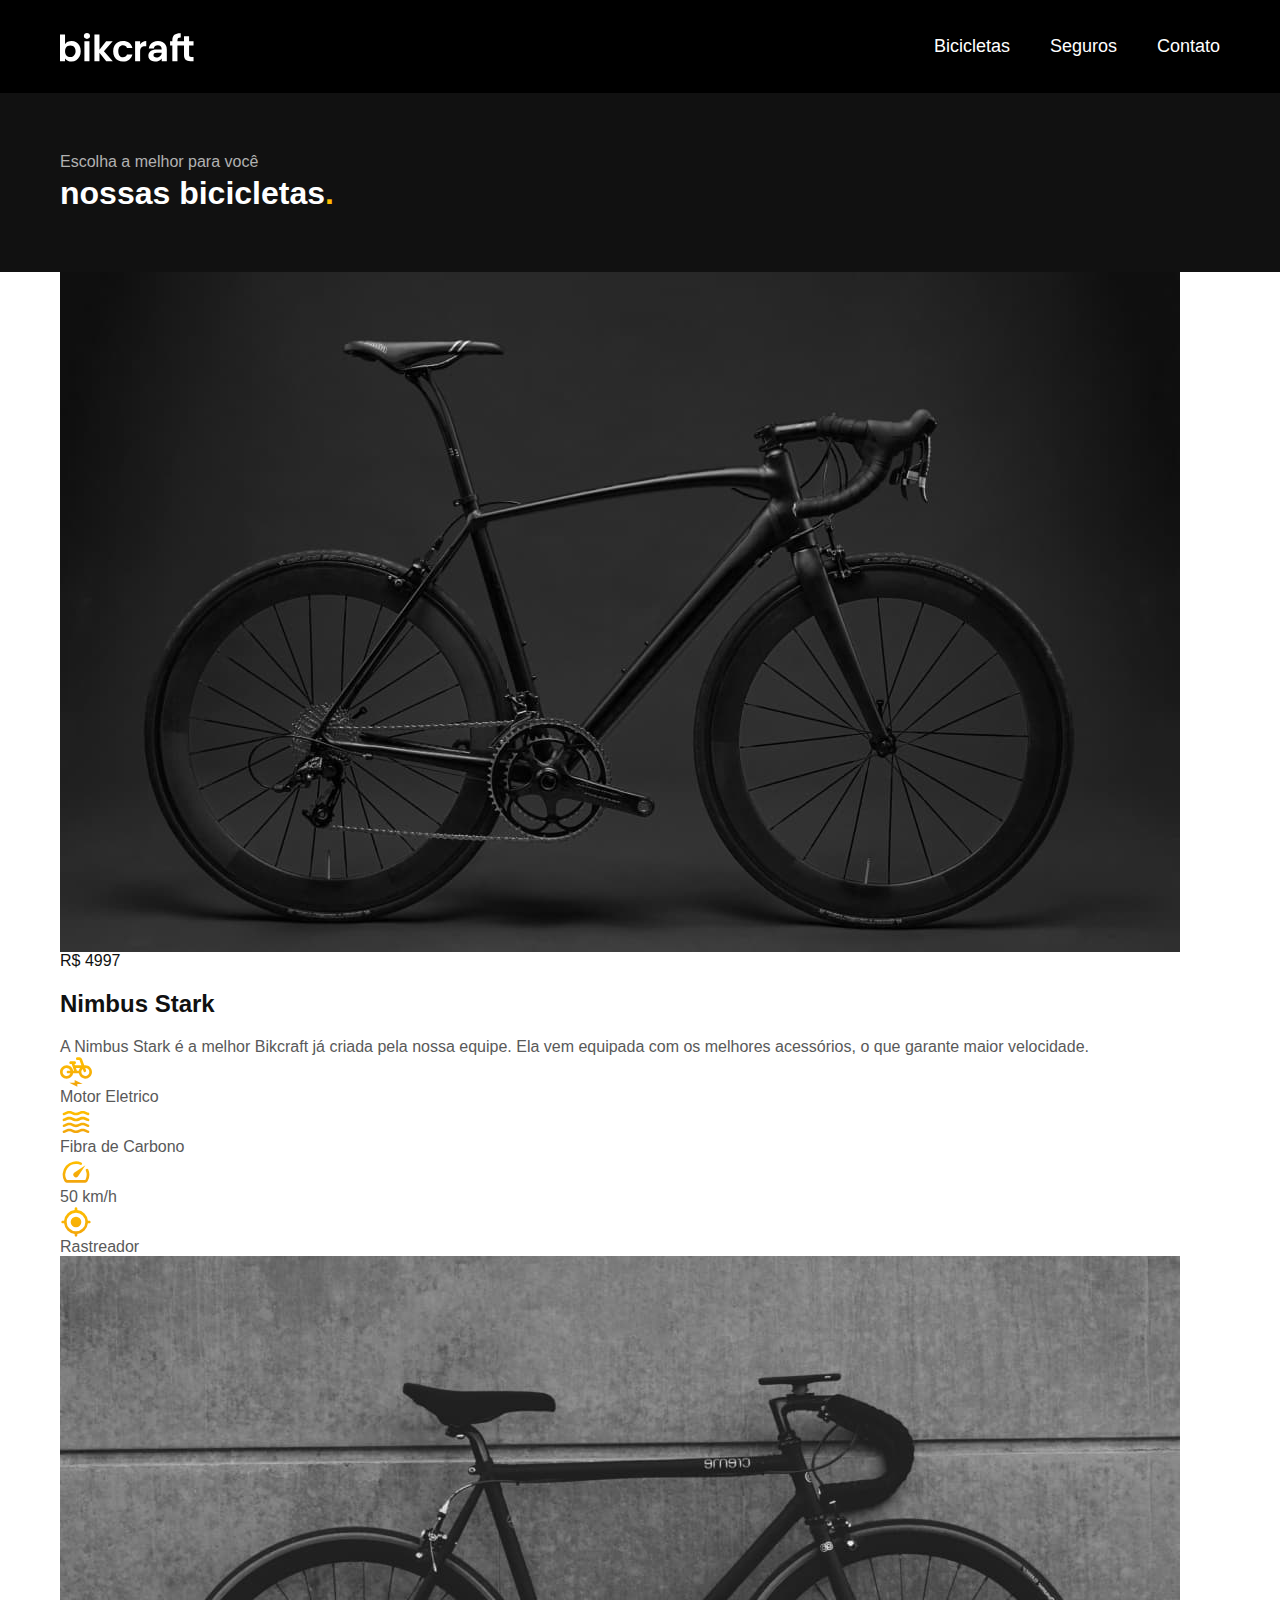
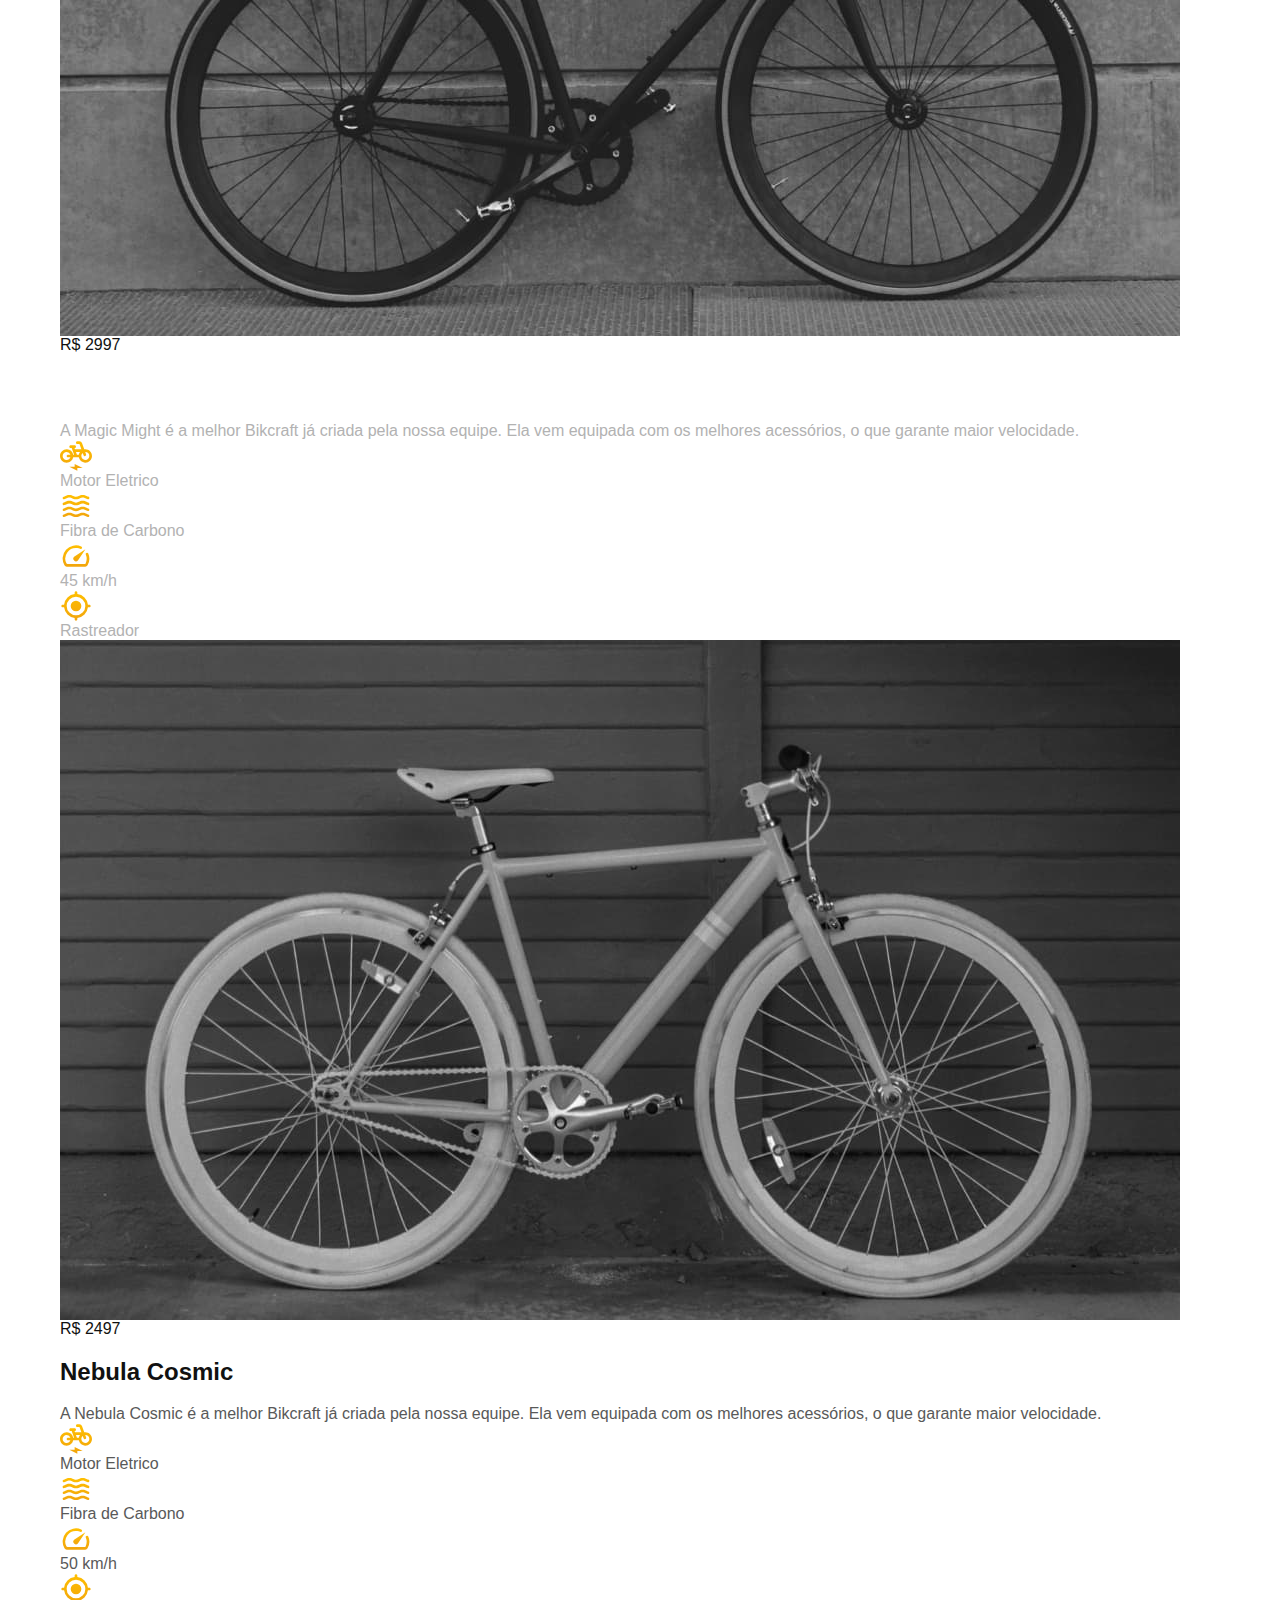
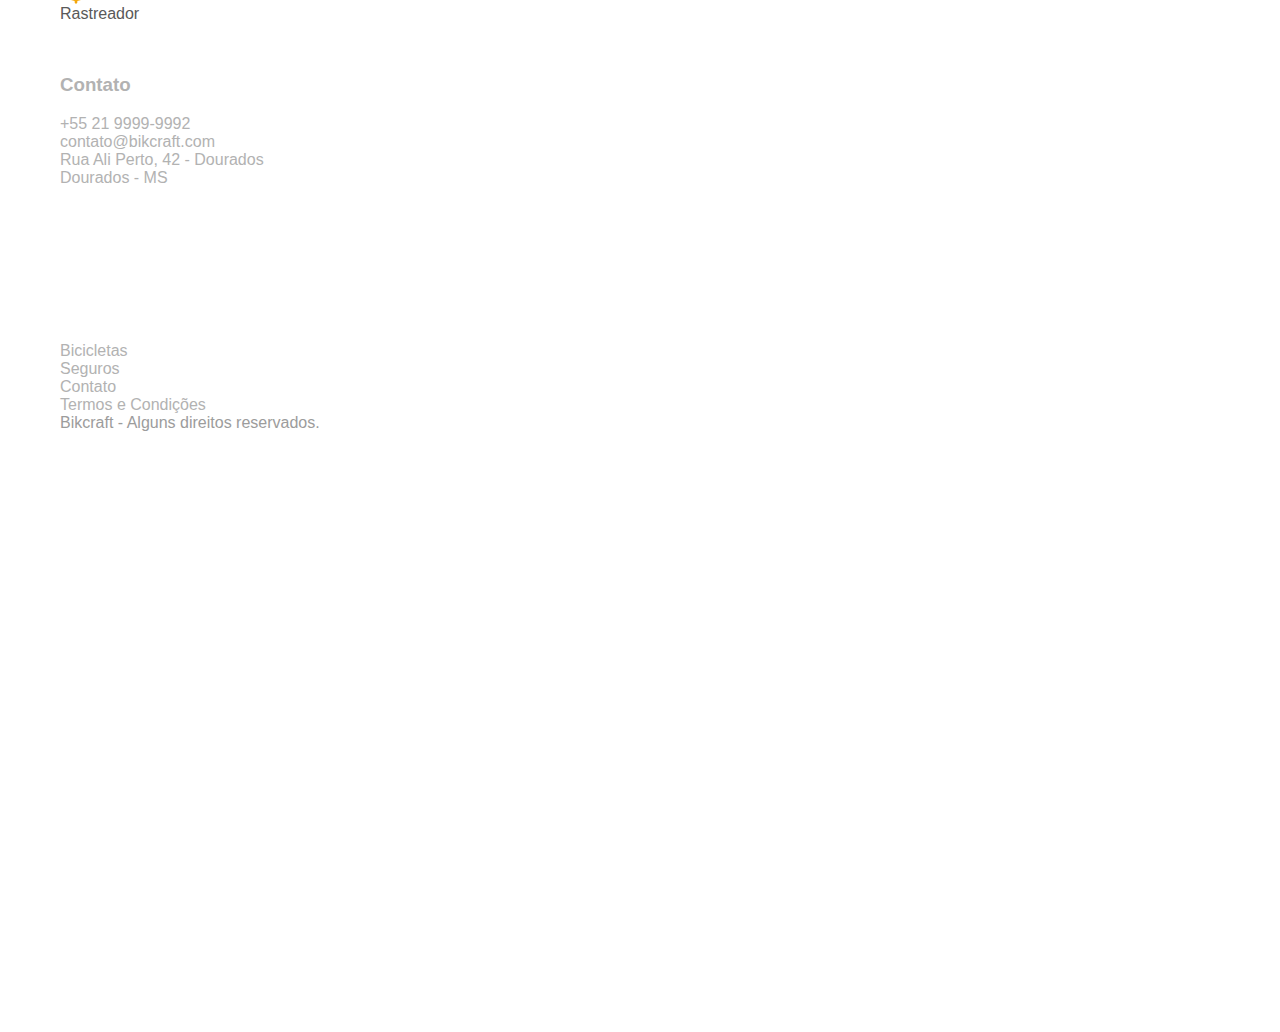
==== bicicletas.html @ 37cf7c0a "termos e bicicletas" ====
<!DOCTYPE html>
<html lang="pt-br">

<head>
  <meta name="viewport" content="width=device-width, initial-scale=1.0">
  <meta charset="UTF-8">
  <meta name="description" content="Bicicletas">
  <title>Bicicletas | Bikcraft</title>

  <link rel="stylesheet" href="./css/style.css">
  <link rel="preconnect" href="https://fonts.googleapis.com">
  <link rel="preconnect" href="https://fonts.gstatic.com" crossorigin>
  <link href="https://fonts.googleapis.com/css2?family=Poppins:wght@400;500;600;700&family=Roboto:wght@400;500&family=Merriweather:ital,wght@1,900&display=swap" rel="stylesheet">
</head>

<body id="bicicletas">
  <header class="header-bg">
    <div class="header container">
      <a href="./">
        <img src="./img/bikcraft.svg" alt="Bikcraft"></a>
      <nav aria-label="primaria">
        <ul class="header-menu font-1-m cor-0">
          <li><a href="./bicicletas.html">Bicicletas</a></li>
          <li><a href="./seguros.html">Seguros</a></li>
          <li><a href="./contato.html">Contato</a></li>
        </ul>
      </nav>
    </div>
  </header>

  <main>
    <div class="titulo-bg">
      <div class="titulo container">
        <p class="font-2-l-b cor-5">Escolha a melhor para você</p>
        <h1 class="font-1-xxl cor-0">nossas bicicletas<span class="cor-p1">.</span></h1>
      </div>
    </div>

    <div class="bicicletas-bg">
      <div class="bicicletas container">
        <div class="bicicletas-img">
          <img src="./img/bicicletas/nimbus.jpg" alt="Bicicleta preta">
          <span class="font-2-m">R$ 4997</span>
        </div>
        <div class="bicicletas-conteudo">
          <h2 class="font-1-xl">Nimbus Stark</h2>
          <p class="font-2-s cor-8">A Nimbus Stark é a melhor Bikcraft já criada pela nossa equipe. Ela vem equipada com os melhores acessórios, o que garante maior velocidade.</p>
          <ul class="font-1-m cor-8">
            <li>
              <img src="./img/icones/eletrica.svg" alt="">
              Motor Eletrico
            </li>
            <li>
              <img src="./img/icones/carbono.svg" alt="">
              Fibra de Carbono
            </li>
            <li>
              <img src="./img/icones/velocidade.svg" alt="">
              50 km/h
            </li>
            <li>
              <img src="./img/icones/rastreador.svg" alt="">
              Rastreador
            </li>
          </ul>
        </div>
      </div>
    </div>
    <div class="bicicletas-bg">
      <div class="bicicletas container">
        <div class="bicicletas-img">
          <img src="./img/bicicletas/magic.jpg" alt="Bicicleta preta">
          <span class="font-2-m">R$ 2997</span>
        </div>
        <div class="bicicletas-conteudo">
          <h2 class="font-1-xl cor-0">Magic Might</h2>
          <p class="font-2-s cor-5">A Magic Might é a melhor Bikcraft já criada pela nossa equipe. Ela vem equipada com os melhores acessórios, o que garante maior velocidade.</p>
          <ul class="font-1-m cor-5">
            <li>
              <img src="./img/icones/eletrica.svg" alt="">
              Motor Eletrico
            </li>
            <li>
              <img src="./img/icones/carbono.svg" alt="">
              Fibra de Carbono
            </li>
            <li>
              <img src="./img/icones/velocidade.svg" alt="">
              45 km/h
            </li>
            <li>
              <img src="./img/icones/rastreador.svg" alt="">
              Rastreador
            </li>
          </ul>
        </div>
      </div>
    </div>

    <div class="bicicletas-bg">
      <div class="bicicletas container">
        <div class="bicicletas-img">
          <img src="./img/bicicletas/nebula.jpg" alt="Bicicleta preta">
          <span class="font-2-m">R$ 2497</span>
        </div>
        <div class="bicicletas-conteudo">
          <h2 class="font-1-xl">Nebula Cosmic</h2>
          <p class="font-2-s cor-8">A Nebula Cosmic é a melhor Bikcraft já criada pela nossa equipe. Ela vem equipada com os melhores acessórios, o que garante maior velocidade.</p>
          <ul class="font-1-m cor-8">
            <li>
              <img src="./img/icones/eletrica.svg" alt="">
              Motor Eletrico
            </li>
            <li>
              <img src="./img/icones/carbono.svg" alt="">
              Fibra de Carbono
            </li>
            <li>
              <img src="./img/icones/velocidade.svg" alt="">
              50 km/h
            </li>
            <li>
              <img src="./img/icones/rastreador.svg" alt="">
              Rastreador
            </li>
          </ul>
        </div>
      </div>
    </div>
  </main>

  <footer class="footer-bg">
    <div class="footer container">
      <img src="./img/bikcraft.svg" alt="Bikcraft">
      <div class="footer-contato">
        <h3 class="font-2-l-b cor-5">Contato</h3>
        <ul class="font-2-m cor-5">
          <li><a href="tel:+552199999992">+55 21 9999-9992</a></li>
          <li><a href="mailto:contato@bikcraft.com">contato@bikcraft.com</a></li>
          <li>Rua Ali Perto, 42 - Dourados</a></li>
          <li>Dourados - MS</a></li>
        </ul>
        <div class="footer-redes">
          <a href="./">
            <img src="./img/redes/instagram.svg" alt="Instagram">
          </a>
          <a href="./">
            <img src="./img/redes/facebook.svg" alt="Facebook">
          </a>
          <a href="./">
            <img src="./img/redes/youtube.svg" alt="Youtube">
          </a>
        </div>
      </div>
      <div class="footer-informacoes">
        <h3 class="font-2-l-b cor-0">Informações</h3>
        <nav>
          <ul class="font-1-m cor-5">
            <li><a href="./bicicletas.html">Bicicletas</a></li>
            <li><a href="./seguros.html">Seguros</a></li>
            <li><a href="./contato.html">Contato</a></li>
            <li><a href="./termos.html">Termos e Condições</a></li>

          </ul>
        </nav>
      </div>
      <p class="footer-copy font-2-m cor-6">Bikcraft - Alguns direitos reservados.</p>
    </div>

  </footer>

</body>

</html>
---- css/style.css ----
@import "./global/global.css";
@import "./utilidades/tipografia.css";
@import "/css/utilidades/cores.css";

@import "./global/header.css";
@import "./global/footer.css";

/* Home */
@import "./home/introducao.css";
@import "./home/tecnologia.css";
@import "./home/parceiros.css";
@import "./home/depoimento.css";

/* Utilidades */
@import "./utilidades/componentes.css";

/* Bicicletas */
@import "./bicicletas/bicicletas-lista.css";
@import "./bicicletas/bicicletas.css";

/* Seguros */
@import "./seguros/seguros.css";

/* Termos */
@import "./termos/termos.css";
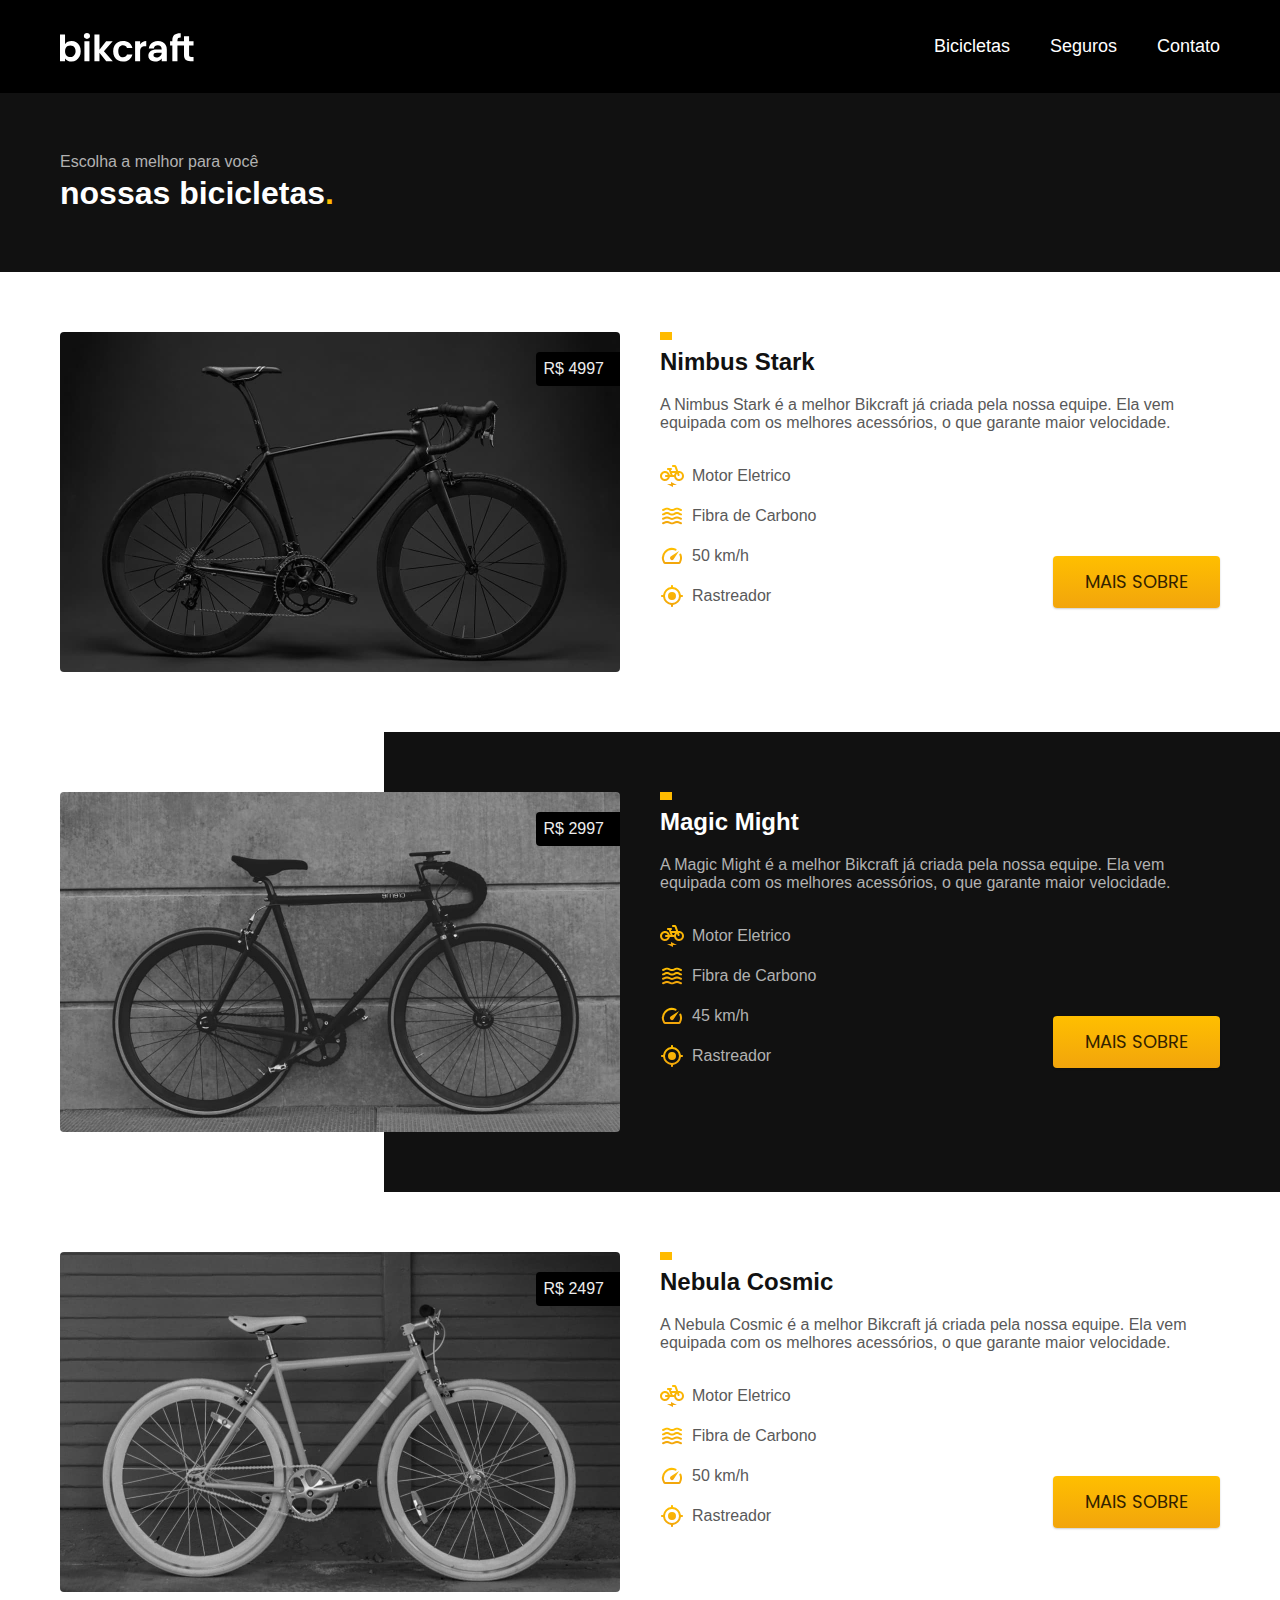
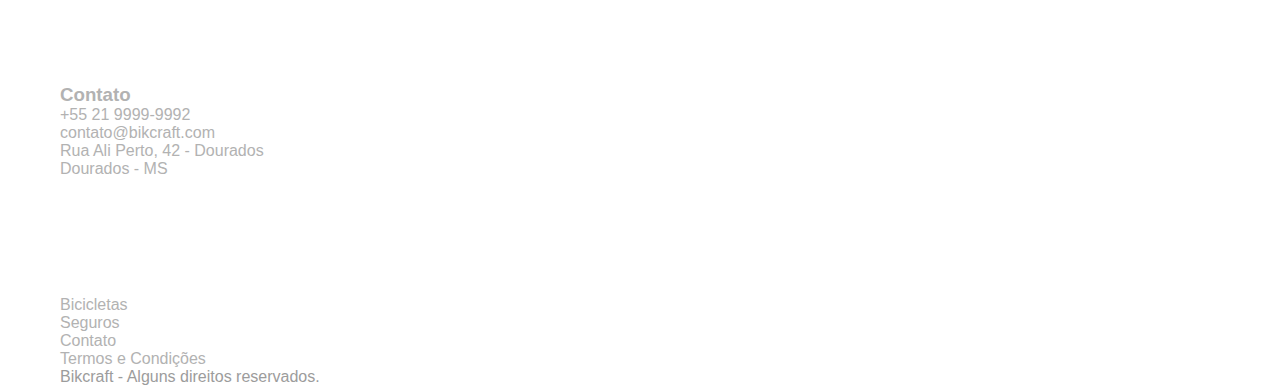
==== commit 5b756237: "novas paginas" ====
--- a/bicicletas.html
+++ b/bicicletas.html
@@ -36,41 +36,43 @@
       </div>
     </div>
 
-    <div class="bicicletas-bg">
-      <div class="bicicletas container">
-        <div class="bicicletas-img">
-          <img src="./img/bicicletas/nimbus.jpg" alt="Bicicleta preta">
-          <span class="font-2-m">R$ 4997</span>
-        </div>
-        <div class="bicicletas-conteudo">
-          <h2 class="font-1-xl">Nimbus Stark</h2>
-          <p class="font-2-s cor-8">A Nimbus Stark é a melhor Bikcraft já criada pela nossa equipe. Ela vem equipada com os melhores acessórios, o que garante maior velocidade.</p>
-          <ul class="font-1-m cor-8">
-            <li>
-              <img src="./img/icones/eletrica.svg" alt="">
-              Motor Eletrico
-            </li>
-            <li>
-              <img src="./img/icones/carbono.svg" alt="">
-              Fibra de Carbono
-            </li>
-            <li>
-              <img src="./img/icones/velocidade.svg" alt="">
-              50 km/h
-            </li>
-            <li>
-              <img src="./img/icones/rastreador.svg" alt="">
-              Rastreador
-            </li>
-          </ul>
-        </div>
+    <div class="bicicletas container">
+      <div class="bicicletas-img">
+        <img src="./img/bicicletas/nimbus.jpg" alt="Bicicleta preta">
+        <span class="font-2-m cor-2">R$ 4997</span>
+      </div>
+      <div class="bicicletas-conteudo">
+        <h2 class="font-1-xl">Nimbus Stark</h2>
+        <p class="font-2-s cor-8">A Nimbus Stark é a melhor Bikcraft já criada pela nossa equipe. Ela vem equipada com os melhores acessórios, o que garante maior velocidade.</p>
+        <ul class="font-1-m cor-8">
+          <li>
+            <img src="./img/icones/eletrica.svg" alt="">
+            Motor Eletrico
+          </li>
+          <li>
+            <img src="./img/icones/carbono.svg" alt="">
+            Fibra de Carbono
+          </li>
+          <li>
+            <img src="./img/icones/velocidade.svg" alt="">
+            50 km/h
+          </li>
+          <li>
+            <img src="./img/icones/rastreador.svg" alt="">
+            Rastreador
+          </li>
+        </ul>
+        <a class="botao seta" href="./bicicletas/nimbus.html">Mais Sobre</a>
+
       </div>
     </div>
+
+
     <div class="bicicletas-bg">
       <div class="bicicletas container">
         <div class="bicicletas-img">
           <img src="./img/bicicletas/magic.jpg" alt="Bicicleta preta">
-          <span class="font-2-m">R$ 2997</span>
+          <span class="font-2-m cor-2">R$ 2997</span>
         </div>
         <div class="bicicletas-conteudo">
           <h2 class="font-1-xl cor-0">Magic Might</h2>
@@ -93,38 +95,40 @@
               Rastreador
             </li>
           </ul>
+          <a class="botao seta" href="./bicicletas/magic.html">Mais Sobre</a>
+
         </div>
       </div>
     </div>
 
-    <div class="bicicletas-bg">
-      <div class="bicicletas container">
-        <div class="bicicletas-img">
-          <img src="./img/bicicletas/nebula.jpg" alt="Bicicleta preta">
-          <span class="font-2-m">R$ 2497</span>
-        </div>
-        <div class="bicicletas-conteudo">
-          <h2 class="font-1-xl">Nebula Cosmic</h2>
-          <p class="font-2-s cor-8">A Nebula Cosmic é a melhor Bikcraft já criada pela nossa equipe. Ela vem equipada com os melhores acessórios, o que garante maior velocidade.</p>
-          <ul class="font-1-m cor-8">
-            <li>
-              <img src="./img/icones/eletrica.svg" alt="">
-              Motor Eletrico
-            </li>
-            <li>
-              <img src="./img/icones/carbono.svg" alt="">
-              Fibra de Carbono
-            </li>
-            <li>
-              <img src="./img/icones/velocidade.svg" alt="">
-              50 km/h
-            </li>
-            <li>
-              <img src="./img/icones/rastreador.svg" alt="">
-              Rastreador
-            </li>
-          </ul>
-        </div>
+
+    <div class="bicicletas container">
+      <div class="bicicletas-img">
+        <img src="./img/bicicletas/nebula.jpg" alt="Bicicleta preta">
+        <span class="font-2-m cor-2">R$ 2497</span>
+      </div>
+      <div class="bicicletas-conteudo">
+        <h2 class="font-1-xl">Nebula Cosmic</h2>
+        <p class="font-2-s cor-8">A Nebula Cosmic é a melhor Bikcraft já criada pela nossa equipe. Ela vem equipada com os melhores acessórios, o que garante maior velocidade.</p>
+        <ul class="font-1-m cor-8">
+          <li>
+            <img src="./img/icones/eletrica.svg" alt="">
+            Motor Eletrico
+          </li>
+          <li>
+            <img src="./img/icones/carbono.svg" alt="">
+            Fibra de Carbono
+          </li>
+          <li>
+            <img src="./img/icones/velocidade.svg" alt="">
+            50 km/h
+          </li>
+          <li>
+            <img src="./img/icones/rastreador.svg" alt="">
+            Rastreador
+          </li>
+        </ul>
+        <a class="botao seta" href="./bicicletas/nebula.html">Mais Sobre</a>
       </div>
     </div>
   </main>
--- a/css/style.css
+++ b/css/style.css
@@ -18,8 +18,13 @@
 @import "./bicicletas/bicicletas-lista.css";
 @import "./bicicletas/bicicletas.css";
 
+/* Bicicleta */
+@import "./bicicleta/bicicleta.css";
+
 /* Seguros */
 @import "./seguros/seguros.css";
+@import "./seguros/vantagens.css";
+@import "./seguros/perguntas.css";
 
 /* Termos */
 @import "./termos/termos.css";
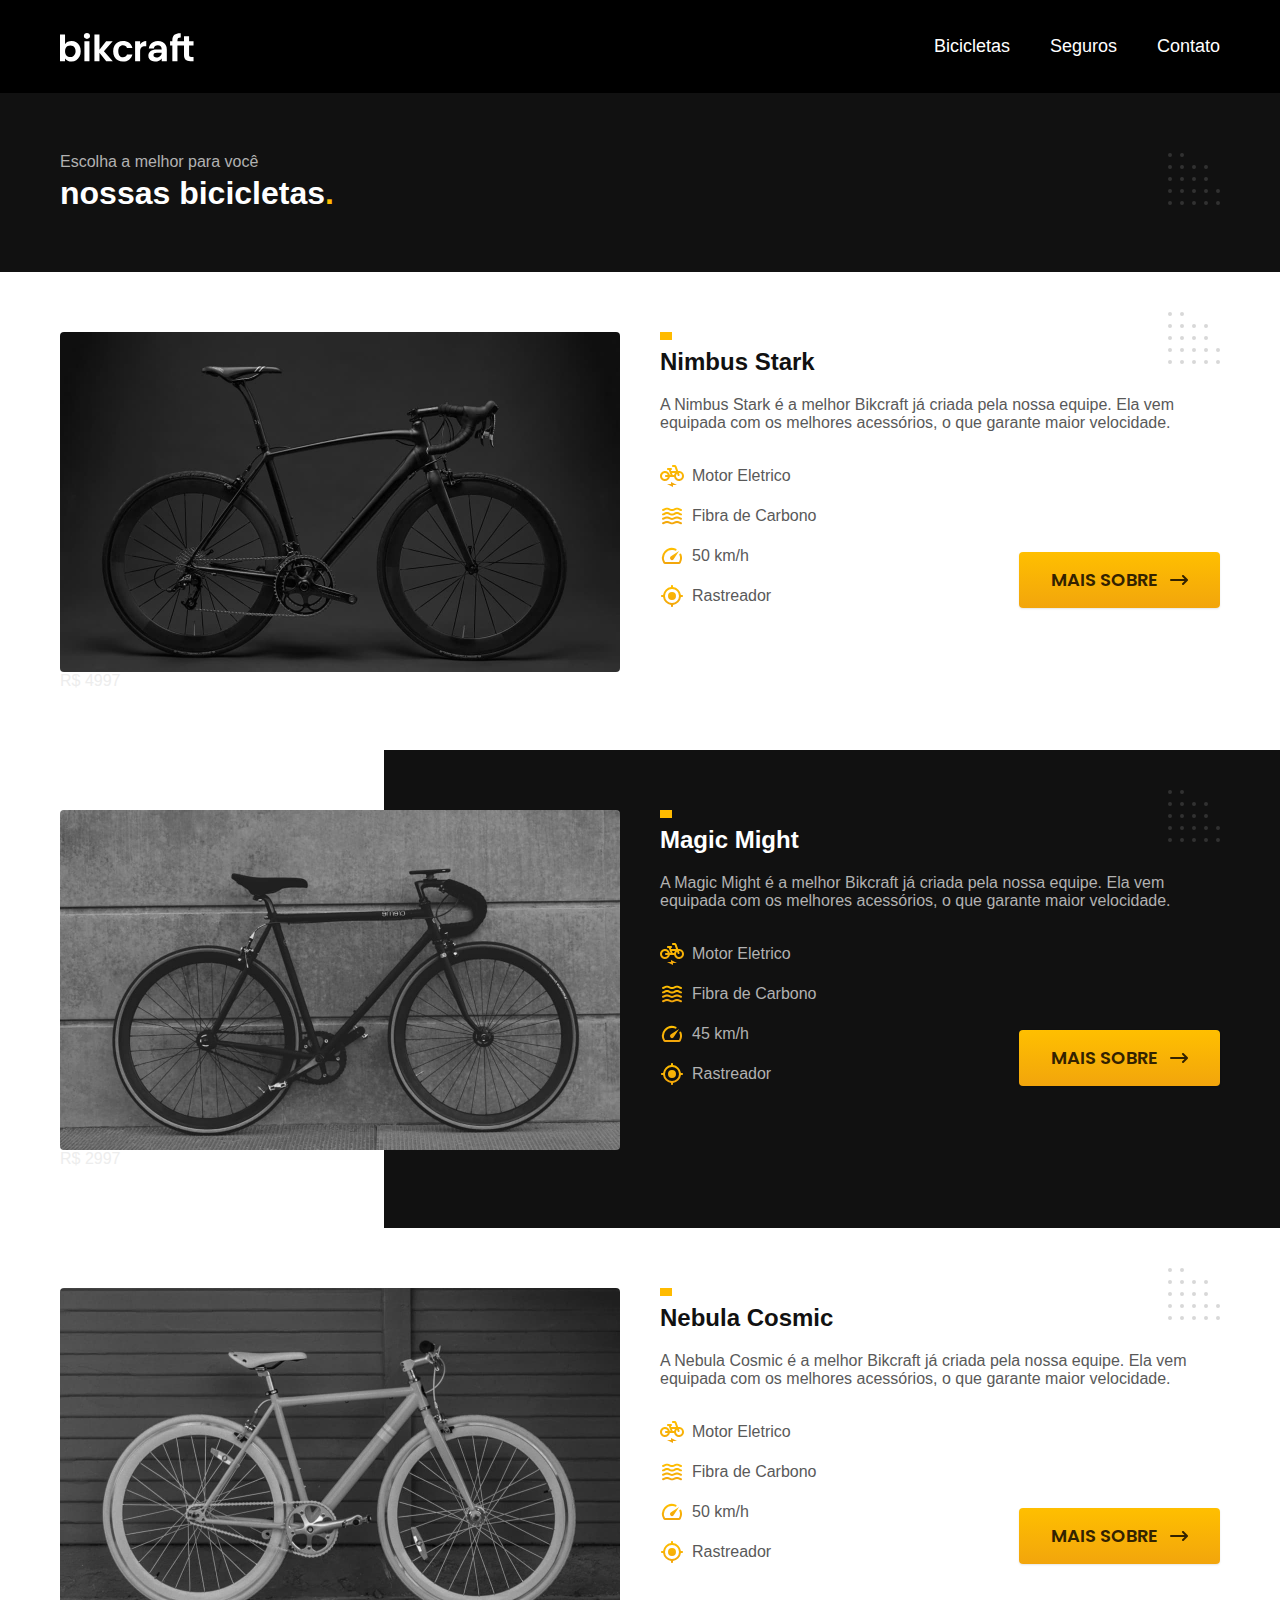
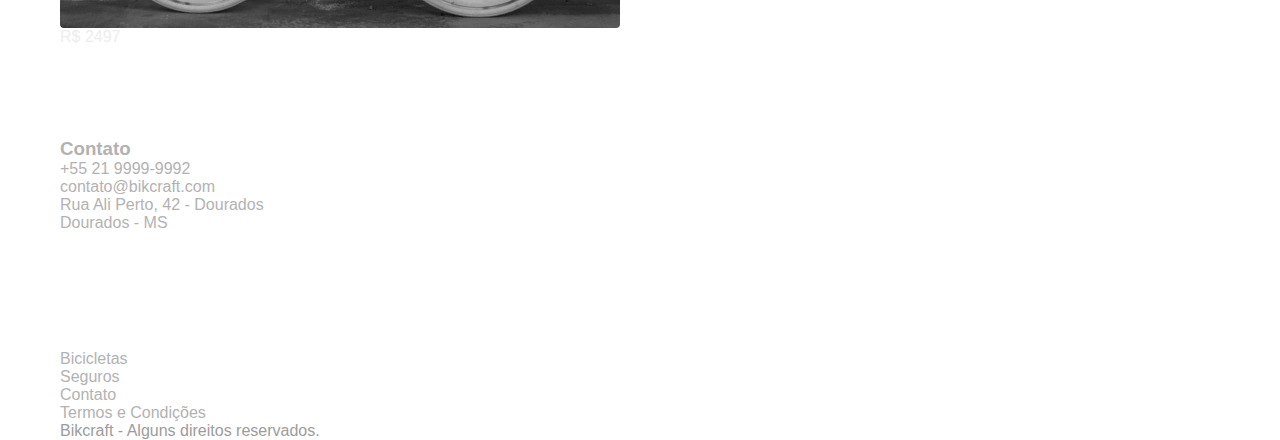
==== commit 124561d2: "otimizacao" ====
--- a/bicicletas.html
+++ b/bicicletas.html
@@ -7,6 +7,7 @@
   <meta name="description" content="Bicicletas">
   <title>Bicicletas | Bikcraft</title>
 
+  <link rel="preload" href="./css/style.css" as="style">
   <link rel="stylesheet" href="./css/style.css">
   <link rel="preconnect" href="https://fonts.googleapis.com">
   <link rel="preconnect" href="https://fonts.gstatic.com" crossorigin>
--- a/css/style.css
+++ b/css/style.css
@@ -13,6 +13,7 @@
 
 /* Utilidades */
 @import "./utilidades/componentes.css";
+@import "./utilidades/formulario.css";
 
 /* Bicicletas */
 @import "./bicicletas/bicicletas-lista.css";
@@ -20,6 +21,7 @@
 
 /* Bicicleta */
 @import "./bicicleta/bicicleta.css";
+@import "./bicicleta/seguro.css";
 
 /* Seguros */
 @import "./seguros/seguros.css";
@@ -28,3 +30,10 @@
 
 /* Termos */
 @import "./termos/termos.css";
+
+/* Contato */
+@import "./contato/contato.css";
+@import "./contato/lojas.css";
+
+/* Orçamento */
+@import "./orcamento/orcamento.css";
--- a/css/style.css
+++ b/css/style.css
@@ -13,6 +13,7 @@
 
 /* Utilidades */
 @import "./utilidades/componentes.css";
+@import "./utilidades/formulario.css";
 
 /* Bicicletas */
 @import "./bicicletas/bicicletas-lista.css";
@@ -20,6 +21,7 @@
 
 /* Bicicleta */
 @import "./bicicleta/bicicleta.css";
+@import "./bicicleta/seguro.css";
 
 /* Seguros */
 @import "./seguros/seguros.css";
@@ -28,3 +30,10 @@
 
 /* Termos */
 @import "./termos/termos.css";
+
+/* Contato */
+@import "./contato/contato.css";
+@import "./contato/lojas.css";
+
+/* Orçamento */
+@import "./orcamento/orcamento.css";
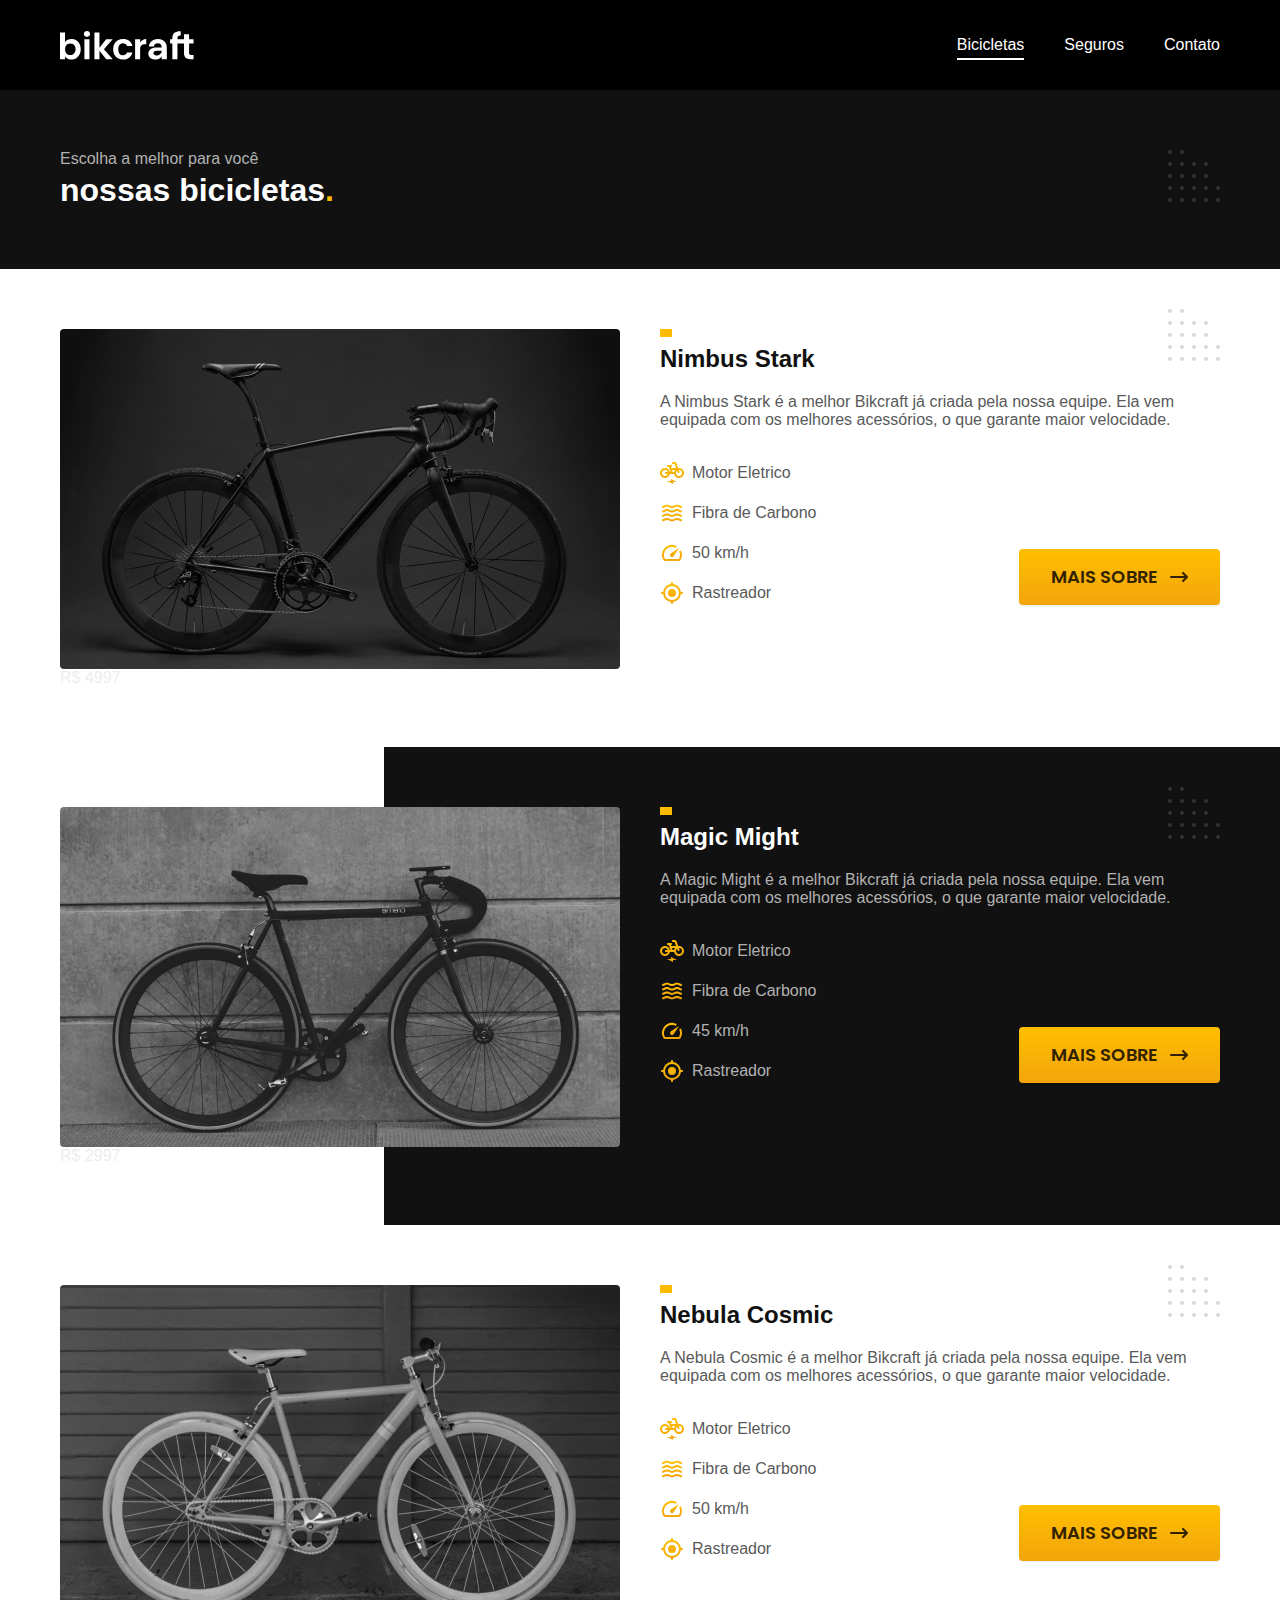
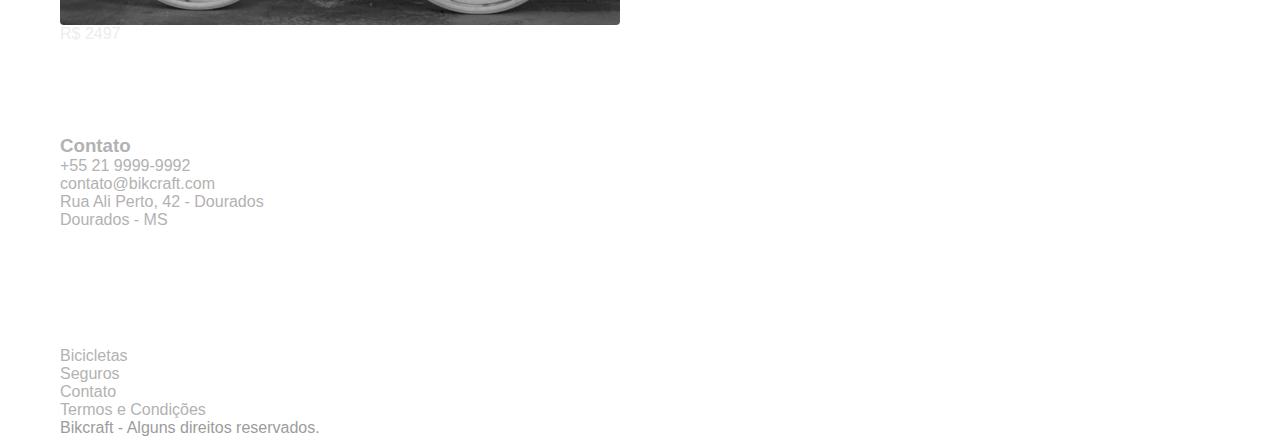
==== commit 69bbf666: "scripts" ====
--- a/bicicletas.html
+++ b/bicicletas.html
@@ -174,6 +174,7 @@
 
   </footer>
 
+  <script src="./js/script.js"></script>
 </body>
 
 </html>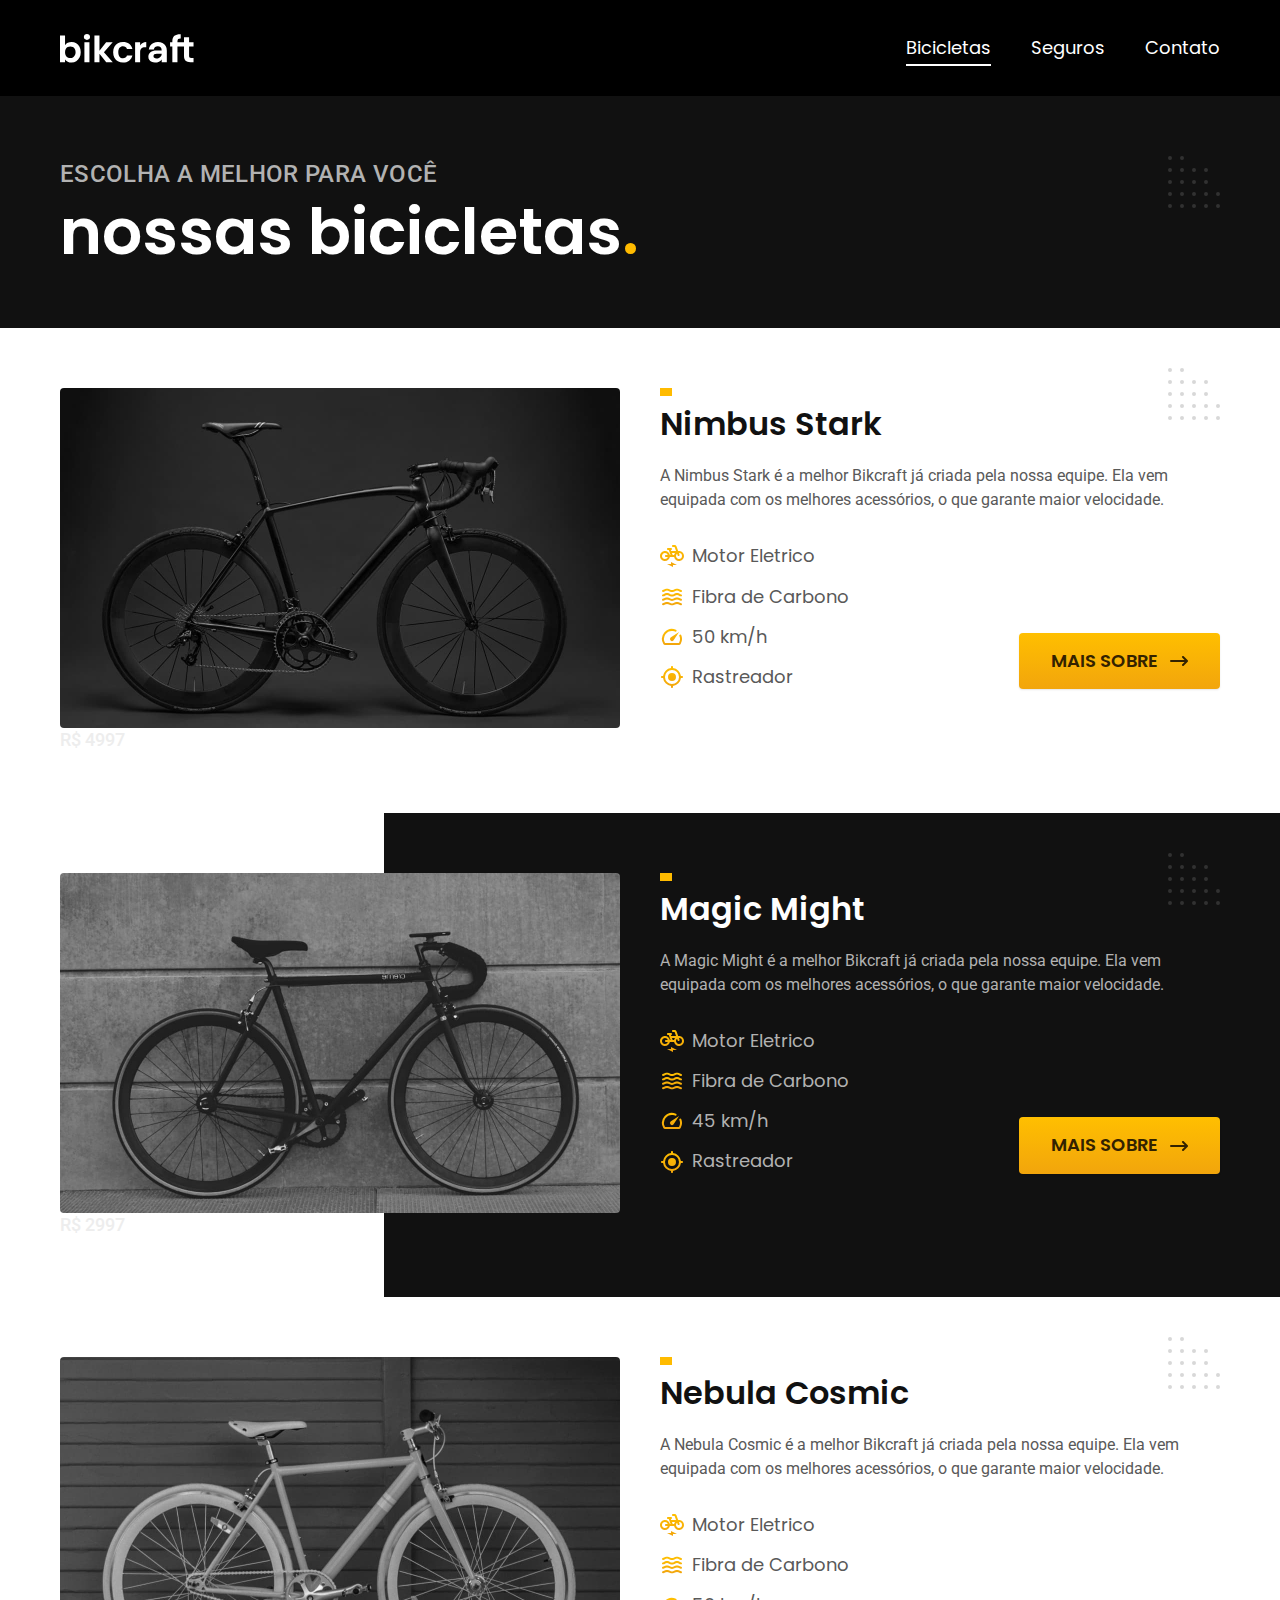
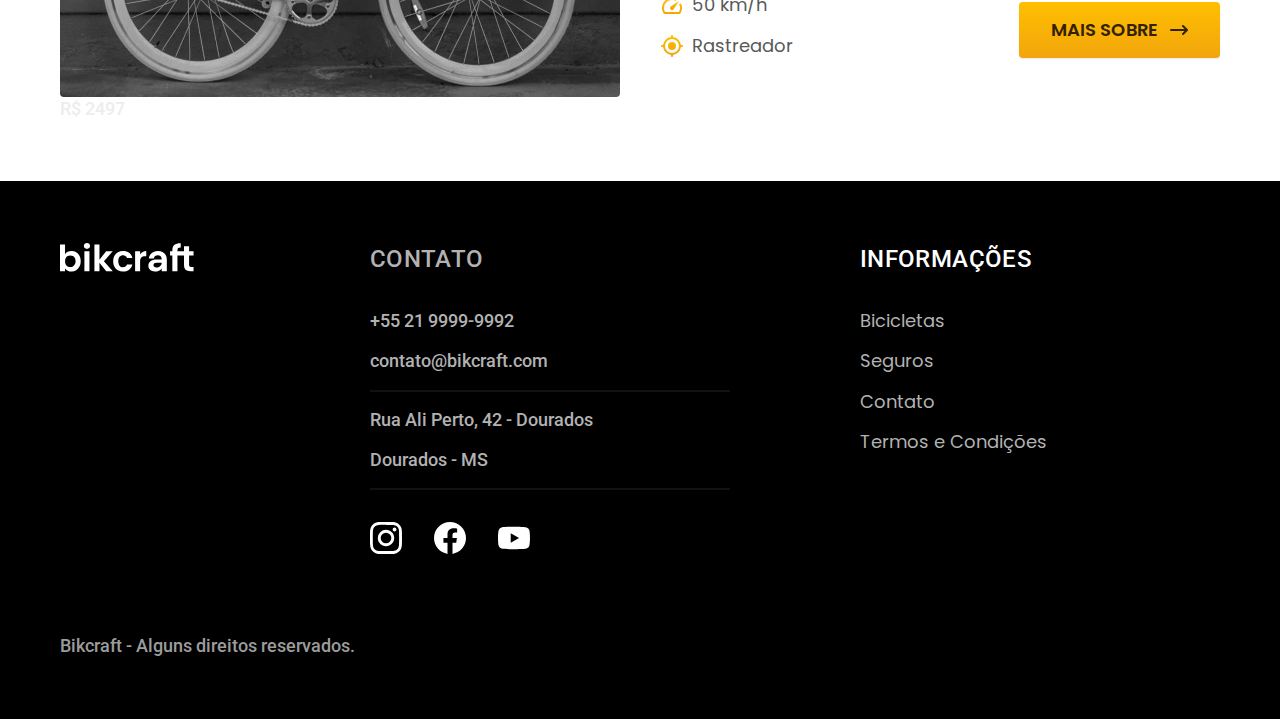
==== commit 6ab4cdea: "otimizado e finalizado" ====
--- a/bicicletas.html
+++ b/bicicletas.html
@@ -7,11 +7,16 @@
   <meta name="description" content="Bicicletas">
   <title>Bicicletas | Bikcraft</title>
 
-  <link rel="preload" href="./css/style.css" as="style">
-  <link rel="stylesheet" href="./css/style.css">
+  <link rel="icon" href="./favicon.svg" type="image/svg+xml">
+  <link rel="preload" href="./css/style.min.css" as="style">
+  <link rel="stylesheet" href="./css/style.min.css">
   <link rel="preconnect" href="https://fonts.googleapis.com">
   <link rel="preconnect" href="https://fonts.gstatic.com" crossorigin>
   <link href="https://fonts.googleapis.com/css2?family=Poppins:wght@400;500;600;700&family=Roboto:wght@400;500&family=Merriweather:ital,wght@1,900&display=swap" rel="stylesheet">
+  <script>document.documentElement.classList.add('js');</script>
+  <link rel="preconnect" href="https://fonts.googleapis.com">
+  <link rel="preconnect" href="https://fonts.gstatic.com" crossorigin>
+  <link href="https://fonts.googleapis.com/css2?family=Merriweather:ital,wght@1,900&family=Roboto:wght@400;500&display=swap" rel="stylesheet">
 </head>
 
 <body id="bicicletas">
--- a/css/style.min.css
+++ b/css/style.min.css
@@ -0,0 +1 @@
+body{margin:0;font-family:Arial,Helvetica,sans-serif;color:#111}blockquote,dd,h1,h2,h3,h4,p,ul{margin:0}ul{margin:0;padding:0;list-style:none}a{text-decoration:none;color:inherit}img{max-width:100%;height:auto;display:block}img[src$=".jpg"]{border-radius:4px}.font-1-xs{font:400 0.75rem/1.35 Poppins,sans-serif}.font-2-xs{font:400 0.875rem/1.43 Roboto,sans-serif}.font-1-s{font:400 1rem/1.5 Poppins,sans-serif}.font-2-s{font:400 1rem/1.5 Roboto,sans-serif}.font-1-m,.font-1-m-b{font:400 1.125rem/1.35 Poppins,sans-serif}.font-1-m-b{font-weight:600}.font-2-m{font:500 1.125rem/1.35 Roboto,sans-serif}.font-1-l{font:400 1.5rem/1.5 Poppins,sans-serif}.font-2-l,.font-2-l-b{font:400 1.5rem/1.5 Roboto,sans-serif}.font-2-l-b{font-weight:500;letter-spacing:.015em;text-transform:uppercase}.font-1-xl{font:600 2rem/1.25 Poppins,sans-serif}.font-2-xl{font:500 2rem/1.25 Roboto,sans-serif}.font-1-xxl{font:600 4rem/1.125 Poppins,sans-serif}@media (max-width:1200px){.font-1-xxl{font-size:3rem}.font-2-l,.font-2-l-b{font-size:1.125rem}}@media (max-width:600px){.font-1-xxl{font-size:2rem}.font-1-xl,.font-2-xl{font-size:1.5rem}}:root{--cor-0:#ffffff;--cor-1:#f7f7f7;--cor-2:#ededed;--cor-3:#dedede;--cor-4:#cccccc;--cor-5:#b2b2b2;--cor-6:#9c9c9c;--cor-7:#717171;--cor-8:#595959;--cor-9:#404040;--cor-10:#2e2e2e;--cor-11:#111111;--cor-12:#000000;--cor-p1:#ffbb00;--cor-p2:#e4a30b;--cor-p3:#a66f00;--cor-p4:#664400;--cor-p5:#332200}.cor-0{color:var(--cor-0)}.cor-1{color:var(--cor-1)}.cor-2{color:var(--cor-2)}.cor-3{color:var(--cor-3)}.cor-4{color:var(--cor-4)}.cor-5{color:var(--cor-5)}.cor-6{color:var(--cor-6)}.cor-7{color:var(--cor-7)}.cor-8{color:var(--cor-8)}.cor-9{color:var(--cor-9)}.cor-10{color:var(--cor-10)}.cor-11{color:var(--cor-11)}.cor-12{color:var(--cor-12)}.cor-p1{color:var(--cor-p1)}.cor-p2{color:var(--cor-p2)}.cor-p3{color:var(--cor-p3)}.cor-p4{color:var(--cor-p4)}.cor-p5{color:var(--cor-p5)}.header-bg{background-color:var(--cor-12)}.header{display:flex;flex-wrap:wrap;gap:20px;justify-content:space-between;align-items:center;padding-top:20px;padding-bottom:20px}.header-menu{display:flex;flex-wrap:wrap;gap:40px}.header-menu a{padding:16px 0;display:inline-block;position:relative}.header-menu a:after{content:"";display:block;height:2px;width:0;background:var(--cor-0);margin-top:4px;transition:.3s;position:absolute}.header-menu a.ativo::after,.header-menu a:hover::after{width:100%}@media (max-width:600px){.header-menu{gap:16px}.header-menu a{background:var(--cor-11);padding:8px 12px;font-size:14px;border-radius:4px;font-family:Poppins;font-weight:400}.header-menu a:hover{background-color:var(--cor-10)}.header a:after{display:none}}.footer-bg{background-color:var(--cor-12)}.footer{display:grid;grid-template-columns:3fr 5fr 4fr;gap:40px;padding-top:60px;padding-bottom:60px}.footer h3{margin-bottom:32px}.footer-contato ul{margin-bottom:32px}.footer-contato li:nth-child(2n):after{content:"";display:block;max-width:360px;height:2px;background:var(--cor-11);margin-top:16px}.footer li{margin-bottom:16px}.footer-redes{display:flex;gap:32px}.footer a:hover{color:var(--cor-0)}.footer-copy{grid-column:1/-1;margin-top:40px}@media (max-width:600px){.footer>img{display:none}.footer{grid-template-columns:1fr;gap:60px}.footer-copy{margin-top:0}}.introducao-bg{background:var(--cor-12) url("../img/dec/bottom-left.svg") no-repeat bottom 160px left 20px;box-shadow:inset 0 -120px var(--cor-0)}.introducao{display:grid;grid-template-columns:1fr 1fr;gap:0 40px}.introducao-conteudo{align-self:end;padding-bottom:200px}.introducao img{width:100%;height:100%;object-fit:cover;border-radius:4px}.introducao h1{margin-bottom:32px}.introducao p{margin-bottom:20px}@media (max-width:800px){.introducao-bg{background:var(--cor-11);padding-top:40px;box-shadow:inset 0 -60px #fff}.introducao{grid-template-columns:1fr;gap:32px}.introducao-conteudo{padding-bottom:0}.introducao h1{margin-bottom:16px}.introducao img{height:300px;width:100%}}.tecnologia-bg{background-color:var(--cor-11);box-shadow:inset 0 80px var(--cor-0),inset 0 -80px var(--cor-0)}.tecnologia{display:grid;grid-template-columns:1fr 1fr;gap:40px}.tecnologia-img img{width:100%;height:100%;object-fit:cover;object-position:left}.tecnologia-conteudo{padding-top:160px;padding-bottom:160px}.tecnologia-conteudo>span{display:block;margin-bottom:20px}.tecnologia-conteudo h2{margin-bottom:32px}.tecnologia-conteudo>p{margin-bottom:20px}.tecnologia a{margin-bottom:80px}.tecnologia-vantagens{display:flex;gap:40px}.tecnologia-vantagens h3{margin-bottom:8px;width:max-content}.tecnologia-vantagens img{width:24px;margin-bottom:8px}@media (max-width:600px){.tecnologia-bg{box-shadow:initial}.tecnologia{grid-template-columns:1fr}.tecnologia-conteudo{padding-top:60px;padding-bottom:60px}.tecnologia-img{display:none}.tecnologia a{margin-bottom:60px}.tecnologia-vantagens{flex-direction:column}}.parceiros{padding-top:60px;padding-bottom:120px}.parceiros h2{margin-bottom:60px}.parceiros ul{padding:0 20px;max-width:1400px;display:grid;grid-template-columns:repeat(4,1fr);margin:0 auto}.parceiros li{display:flex;padding:32px;border-left:2px solid var(--cor-2)}.parceiros img{margin:auto}.parceiros li:first-child,.parceiros li:nth-child(5){border-left:none}.parceiros li:nth-child(n+5){border-top:2px solid var(--cor-2)}@media (max-width:600px){.parceiros{padding-bottom:60px}.parceiros li{padding:20px}.parceiros h2{margin-bottom:20px}.parceiros ul{grid-template-columns:repeat(2,1fr)}.parceiros li:nth-child(n+3){border-top:2px solid var(--cor-2)}.parceiros li:nth-child(odd){border-left:none}}.depoimento{display:grid;grid-template-columns:1fr 1fr;background-color:var(--cor-p1);overflow:hidden}.depoimento img{width:100%;height:100%;object-fit:cover;border-radius:0}.depoimento-conteudo{padding:40px 40px 80px 80px;align-self:end;background:url("../img/dec/bottom-right-p.svg") no-repeat bottom 40px right 40px}.depoimento-conteudo p{max-width:32ch;font-family:Merriweather,serif;font-style:italic;font-weight:900;margin-bottom:32px;position:relative}.depoimento p::after,.depoimento p::before{font-size:5rem;color:var(--cor-p2);position:absolute}.depoimento p::before{content:"“";left:-50px;top:-20px}.depoimento p::after{content:"”"}@media (min-width:1200px){.depoimento img{max-height:520px}}@media (max-width:800px){.depoimento{grid-template-columns:1fr;text-align:center}.depoimento img{max-height:200px}.depoimento-conteudo{padding:40px 20px;margin:auto}}.container{box-sizing:border-box;max-width:1200px;padding-left:20px;padding-right:20px;margin-left:auto;margin-right:auto}.botao{display:inline-block;padding:16px 32px;background:linear-gradient(#ffbf00,#f2a50c);border-radius:4px;box-shadow:0 1px 2px rgba(0,0,0,.1);text-transform:uppercase;color:var(--cor-p5);font:600 1.125rem/1.35 Poppins,sans-serif;max-width:max-content;border:none;cursor:pointer}.botao:hover{background:linear-gradient(#ffb60d,#e59317)}.botao.secundario{background:var(--cor-10);color:var(--cor-2)}.botao.secundario:hover{background:var(--cor-9)}.botao.seta{display:flex;align-items:center}.botao.seta::after{content:"";display:inline-block;width:18px;height:10px;margin-left:12px;background:url("../img/icones/seta.svg");transition:transform .2s}.botao.seta:hover::after{transform:translateX(4px)}@media (max-width:600px){.botao{padding:12px 16px;font-size:1rem}}.link{display:inline-block;color:var(--cor-p1);font:500 1.5rem/1.5 Poppins,sans-serif;text-transform:uppercase}.link::after{content:"";display:block;width:100%;height:4px;background-color:currentColor}.link:hover{color:var(--cor-0)}.titulo-bg{padding-top:60px;padding-bottom:60px;background-color:var(--cor-11)}.titulo{background:url("../img/dec/top-right.svg") no-repeat top right 20px}.titulo p{margin-bottom:4px}@media (max-width:800px){.titulo-bg{padding-top:40px;padding-bottom:40px}.titulo p{font-size:1rem;text-transform:lowercase;font-weight:400}}.form{display:grid;grid-template-columns:1fr 1fr;gap:20px}.form label{display:block;font:600 1rem/1.5 Poppins,sans-serif;margin-bottom:4px}.form .col-2{grid-column:span 2}.form input[type=email],.form input[type=text],.form textarea{font:400 1rem/1.5 Roboto,sans-serif;background:var(--cor-1);border:1px solid var(--cor-2);padding:12px;border-radius:4px;width:100%;box-sizing:border-box}.form input[type=email]:focus,.form input[type=text]:focus,.form textarea:focus{outline:0;border-color:var(--cor-p1);background:var(--cor-0);box-shadow:0 0 0 2px #fea}@media (max-width:600px){.form{grid-template-columns:1fr}.form .col-2{grid-column:1}}.js .fadeInDown{transform:translate3d(0,-20px,0)}.js .fadeInUp{transform:translate3d(0,20px,0)}.js .fadeInRight{transform:translate3d(20px,0,0)}.js .fadeInLeft{transform:translate3d(-20px,0,0)}.js [data-anime]{opacity:0}.js .anime{opacity:1;transform:none;transition:transform .8s,opacity .8s}.bicicletas-lista{padding-top:60px;padding-bottom:120px}.bicicletas-lista h2{margin-bottom:40px}.bicicletas-lista ul{display:flex;gap:40px;padding:0 20px 20px 20px;max-width:1400px;margin-left:auto;margin-right:auto;overflow-x:auto}#bicicleta .bicicletas-lista ul{padding:0 0 40px 0}.bicicletas-lista li{flex:1;min-width:280px}.bicicletas-lista a{display:block}.bicicletas-lista img{margin-bottom:16px}.bicicletas-lista h3{margin-bottom:8px;display:flex;align-items:center}.bicicletas-lista h3::before{content:"";display:inline-block;height:8px;width:12px;margin-right:8px;background-color:var(--cor-p1);transition:width .2s}.bicicletas-lista li span{padding-left:20px}@media (max-width:600px){.bicicletas-lista{padding-bottom:60px}.bicicletas-lista ul{gap:20px}}.bicicletas-lista a:hover h3::before{width:24px}.bicicletas-bg{background:linear-gradient(to right,var(--cor-0) 30%,var(--cor-11) 0)}.bicicletas{display:grid;grid-template-columns:1fr 1fr;gap:40px;padding-top:60px;padding-bottom:60px;background:url("../img/dec/top-right.svg") no-repeat top 40px right 20px}.bicicletas-imagem{display:grid}.bicicletas-imagem img{grid-area:1/1}.bicicletas-imagem span{grid-area:1/1;place-self:start end;margin-top:20px;background:var(--cor-12);display:inline-block;padding:8px 16px 8px 8px;border-radius:4px 0 0 4px}.bicicletas-conteudo{display:grid;grid-template-columns:1fr auto;align-content:start}.bicicletas h2,.bicicletas p{grid-column:1/-1}.bicicletas h2{margin-bottom:20px}.bicicletas h2::before{content:"";display:block;width:12px;height:8px;background-color:var(--cor-p1);margin-bottom:8px}.bicicletas p{margin-bottom:32px}.bicicletas a{place-self:end}.bicicletas li{display:flex;align-items:center}.bicicletas ul{display:grid;gap:16px}.bicicletas-conteudo img{width:24px;margin-right:8px}@media (max-width:800px){.bicicletas-bg{background:var(--cor-11)}.bicicletas{grid-template-columns:1fr;gap:20px;padding-top:40px;padding-bottom:40px}}@media (max-width:600px){.bicicletas-conteudo{grid-template-columns:1fr}.bicicletas ul{font-size:1rem;grid-template-columns:1fr 1fr;margin-bottom:32px}.bicicletas a{place-self:start}}.bicicleta{display:grid;grid-template-columns:1fr 1fr;align-items:start;gap:40px;padding-top:60px;padding-bottom:60px}#bicicleta .titulo p{text-transform:uppercase}.bicicleta-imagens{display:flex;flex-wrap:wrap;gap:20px}.bicicleta-imagens img{flex:1;min-width:200px}.bicicleta-imagens img:first-child{min-width:100%}.bicicleta-conteudo>p{margin-bottom:32px}.bicicleta-comprar{display:grid;grid-template-columns:max-content auto;align-items:center;justify-items:start;gap:8px 12px;margin-bottom:40px}.bicicleta-comprar a{grid-row:span 2}.bicicleta-comprar span{display:flex;align-items:center;background-color:var(--cor-12);gap:8px;padding:4px 8px;border-radius:4px}.bicicleta-conteudo h2{text-transform:uppercase;letter-spacing:.015em;margin-bottom:12px}.bicicleta-ficha,.bicicleta-informacoes{padding:32px;background-color:var(--cor-12);border-radius:4px}.bicicleta-informacoes{margin-bottom:40px;display:grid;grid-template-columns:1fr 1fr;gap:32px}.bicicleta-informacoes img{width:24px;margin-bottom:8px}.bicicleta-informacoes h3{margin-bottom:8px}.bicicleta-ficha li{padding:4px 0;display:flex;justify-content:space-between;border-bottom:1px solid var(--cor-11)}.bicicleta-ficha li:last-child{border-bottom:none}.bicicleta-ficha span{color:var(--cor-6)}@media (max-width:800px){.bicicleta{grid-template-columns:1fr;padding-top:40px;padding-bottom:40px}.bicicleta-imagens{grid-row:2}}@media (max-width:400px){.bicicleta-informacoes{grid-template-columns:1fr}.bicicleta-comprar{grid-template-columns:1fr}}.seguro-bg{background-color:var(--cor-11);box-shadow:inset 0 120px var(--cor-0),inset 0 -120px var(--cor-12)}.seguro{display:grid;grid-template-columns:1fr 1fr;gap:40px}.seguro-imagem img{width:100%;height:100%;object-fit:cover}.seguro-conteudo{padding-top:180px;padding-bottom:180px}.seguro h2{margin-bottom:32px}.seguro p{margin-bottom:20px}@media (max-width:800px){.seguro-bg{box-shadow:inset 0 -60px var(--cor-12)}.seguro{grid-template-columns:1fr}.seguro-conteudo{grid-row:1;padding-top:40px;padding-bottom:0}}.seguros-bg{background:var(--cor-11)}.seguros{padding-top:60px;padding-bottom:60px;display:grid;grid-template-columns:1fr 1fr;gap:40px;align-items:center}#seguros .seguros{padding-top:0}.seguros h2{grid-column:1/-1}.seguros-item{background-color:var(--cor-12);padding:32px 32px 32px 60px;display:grid;grid-template-columns:1fr auto;border-radius:4px}.seguros-item h3{margin-bottom:40px}.seguros-item span{grid-column:2;display:block;text-align:right}.seguros-item ul{grid-column:1/-1;margin-bottom:32px}.seguros-item li{display:flex;align-items:center;position:relative}.seguros-item li+li{margin-top:20px}.seguros-item li::before{content:"";display:block;width:13px;height:9px;background-image:url("../img/icones/lista.svg");position:absolute;left:-21px}.seguros-item a{grid-column:1/-1}@media (max-width:600px){.seguros{grid-template-columns:1fr}}.vantagens-bg{background-color:var(--cor-12)}.vantagens{padding-top:120px;padding-bottom:120px}.vantagens h2{margin-bottom:60px}.vantagens ul{display:grid;grid-template-columns:repeat(auto-fit,minmax(280px,max-content));gap:40px 80px}.vantagens h3,.vantagens img{margin-bottom:8px}@media (max-width:600px){.vantagens{padding-top:60px;padding-bottom:60px}.vantagens h2{margin-bottom:40px}.vantagens ul{gap:20px}}.perguntas{padding-top:120px;padding-bottom:120px}.perguntas h2{margin-bottom:60px}.perguntas dl>div{padding:20px;border-radius:4px}.perguntas dl>div:nth-child(odd){background-color:var(--cor-1)}.perguntas button{display:grid;grid-template-columns:auto 1fr auto;align-items:center;gap:8px;cursor:pointer;border:none;background:0 0;width:100%;text-align:left}.perguntas button::before{content:"";display:inline-block;width:12px;height:8px;background-color:var(--cor-p1)}.perguntas button::after{content:"";display:inline-block;width:14px;height:6px;background:url("../img/icones/seta-abrir.svg");transition:.3s}.perguntas button:hover::after,.perguntas button[aria-expanded=true]::after{transform:rotate(180deg)}.js .perguntas dd{display:none}.js .perguntas dd.ativa{display:block}.perguntas dd{padding-left:20px;padding-top:16px;max-width:80ch}@media (max-width:800px){.perguntas{padding-top:60px;padding-bottom:60px}.perguntas h2{margin-bottom:40px}}.termos{padding-top:80px;padding-bottom:80px}.termos h2{font-weight:600;margin-bottom:20px}.termos p+h2{margin-top:40px}.termos p{max-width:75ch;margin-bottom:24px}#contato{background:linear-gradient(var(--cor-11) 600px,var(--cor-1) 0)}.contato{display:grid;grid-template-columns:5fr 7fr}.contato-dados,.contato-formulario{padding:60px;box-shadow:0 1px 2px rgba(0,0,0,.1)}.contato-dados{border-radius:5px 0 0 5px;background:var(--cor-12) url("../img/dec/bottom-left.svg") no-repeat bottom 20px left 20px}.contato-formulario{border-radius:0 5px 5px 0;background:var(--cor-0) url("../img/dec/bottom-right.svg") no-repeat bottom 20px right 20px}.contato-dados h2{margin-bottom:60px}.contato-endereco{margin-bottom:32px;padding-left:28px;background:url("../img/icones/local.svg") no-repeat 0 2px}.contato-endereco p{margin-bottom:8px}.contato-meios a{display:block;max-width:max-content;margin-bottom:8px;padding-left:28px}.contato-meios a:hover{color:var(--cor-0)}.contato-meios a:first-child{background:url("../img/icones/email.svg") no-repeat 0 2px}.contato-meios a:nth-child(2){margin-bottom:32px}.contato-meios a:nth-child(3){background:url("../img/icones/telefone.svg") no-repeat 0 2px;margin-bottom:60px}.contato-redes{display:flex;gap:32px;padding-left:28px}@media (max-width:800px){.contato{grid-template-columns:1fr}.contato-dados,.contato-formulario{padding:20px}.contato-dados{border-radius:5px 5px 0 0;background:var(--cor-12)}.contato-formulario{border-radius:0 0 5px 5px}.contato-dados h2,.contato-meios a:nth-child(3){margin-bottom:32px}.contato-redes{margin-bottom:12px}}.lojas{display:grid;grid-template-columns:1fr 1fr;gap:0 40px;padding-top:120px;padding-bottom:120px}.lojas h2{grid-column:1/-1;margin-bottom:60px}.lojas img{border-radius:4px 4px 0 0}.lojas-item{border-radius:4px;background:var(--cor-0);box-shadow:0 1px 2px rgba(0,0,0,.1)}.lojas-conteudo{display:grid;grid-template-columns:1fr 1fr;gap:32px 16px;padding:32px}.lojas-conteudo h3,.lojas-tempo{grid-column:1/-1}.lojas-dados{display:grid;gap:8px;border-left:2px solid var(--cor-2);padding-left:12px}.lojas-tempo{display:flex;align-items:center;gap:8px}@media (max-width:800px){.lojas{gap:20px;padding-top:60px;padding-bottom:60px}.lojas h2{margin-bottom:32px}.lojas-conteudo{grid-template-columns:1fr}}@media (max-width:600px){.lojas{grid-template-columns:1fr}}#orcamento{background:linear-gradient(var(--cor-11) 600px,var(--cor-1) 0)}.orcamento{display:grid;grid-template-columns:5fr 7fr;padding-bottom:120px}.orcamento h2{text-transform:uppercase;position:relative;display:flex;align-items:center}.orcamento h2::before{content:"";display:inline-block;width:4px;height:8px;background-color:var(--cor-p1);position:absolute;left:-12px}.orcamento-dados,.orcamento-produto{padding:60px;box-shadow:0 1px 2px rgba(0,0,0,.1)}.orcamento-produto{border-radius:5px 0 0 5px;background:var(--cor-12) url("../img/dec/bottom-left.svg") no-repeat bottom 20px left 20px;display:grid;grid-template-columns:1fr 1fr;gap:20px;align-content:start}.orcamento-produto>*{grid-column:1/-1}.orcamento-produto>label{grid-column:initial}.orcamento-produto label{font:400 1rem/1.5 Poppins,sans-serif;color:var(--cor-4);background-color:var(--cor-10);padding:12px 16px;border-radius:4px;cursor:pointer;display:grid;grid-template-columns:auto 1fr auto;align-items:center;border:1px solid var(--cor-10)}.orcamento-produto input:checked+label{background:var(--cor-0);color:var(--cor-11)}.orcamento-produto label::before{content:"";display:inline-block;box-sizing:border-box;width:12px;height:12px;border:1px solid var(--cor-6);border-radius:50%;margin-right:8px}.orcamento-produto input:checked+label::before{border-color:var(--cor-7);box-shadow:inset 0 0 0 3px var(--cor-0),inset 0 0 0 6px var(--cor-7)}.orcamento-produto label:hover{background-color:var(--cor-9);border-color:var(--cor-9)}.orcamento-produto input:focus+label{box-shadow:0 0 0 2px var(--cor-p1);border-color:var(--cor-12)}.orcamento-produto label span{display:none}.orcamento-produto input:checked+label span{display:inline-block}.orcamento-produto input{opacity:0;position:absolute;pointer-events:none}.orcamento-dados{border-radius:0 5px 5px 0;background:var(--cor-0) url("../img/dec/bottom-right.svg") no-repeat bottom 20px right 20px}.orcamento-conteudo{display:none}.orcamento-conteudo h2,.orcamento-dados h2:nth-of-type(n+2){margin-top:20px}#bikcraft:checked~#orcamento-bikcraft,#seguro:checked~#orcamento-seguro{display:grid;gap:20px}.orcamento-detalhes{display:none;background:var(--cor-0);padding:20px;grid-template-columns:1fr 1fr;border-radius:4px;align-items:center}.orcamento-detalhes li{display:flex;align-items:center;margin-bottom:8px}.orcamento-detalhes li img{width:16px;margin-right:8px}.orcamento-produto input:checked+label+.orcamento-detalhes{display:grid}@media (max-width:1200px){.orcamento-dados,.orcamento-produto{padding:32px}}@media (max-width:800px){.orcamento{grid-template-columns:1fr}.orcamento-produto{border-radius:5px 5px 0 0;background:var(--cor-12)}.orcamento-dados{border-radius:0 0 5px 5px}}@media (max-width:400px){.orcamento-produto{grid-template-columns:1fr}}--- a/css/style.min.css
+++ b/css/style.min.css
@@ -0,0 +1 @@
+body{margin:0;font-family:Arial,Helvetica,sans-serif;color:#111}blockquote,dd,h1,h2,h3,h4,p,ul{margin:0}ul{margin:0;padding:0;list-style:none}a{text-decoration:none;color:inherit}img{max-width:100%;height:auto;display:block}img[src$=".jpg"]{border-radius:4px}.font-1-xs{font:400 0.75rem/1.35 Poppins,sans-serif}.font-2-xs{font:400 0.875rem/1.43 Roboto,sans-serif}.font-1-s{font:400 1rem/1.5 Poppins,sans-serif}.font-2-s{font:400 1rem/1.5 Roboto,sans-serif}.font-1-m,.font-1-m-b{font:400 1.125rem/1.35 Poppins,sans-serif}.font-1-m-b{font-weight:600}.font-2-m{font:500 1.125rem/1.35 Roboto,sans-serif}.font-1-l{font:400 1.5rem/1.5 Poppins,sans-serif}.font-2-l,.font-2-l-b{font:400 1.5rem/1.5 Roboto,sans-serif}.font-2-l-b{font-weight:500;letter-spacing:.015em;text-transform:uppercase}.font-1-xl{font:600 2rem/1.25 Poppins,sans-serif}.font-2-xl{font:500 2rem/1.25 Roboto,sans-serif}.font-1-xxl{font:600 4rem/1.125 Poppins,sans-serif}@media (max-width:1200px){.font-1-xxl{font-size:3rem}.font-2-l,.font-2-l-b{font-size:1.125rem}}@media (max-width:600px){.font-1-xxl{font-size:2rem}.font-1-xl,.font-2-xl{font-size:1.5rem}}:root{--cor-0:#ffffff;--cor-1:#f7f7f7;--cor-2:#ededed;--cor-3:#dedede;--cor-4:#cccccc;--cor-5:#b2b2b2;--cor-6:#9c9c9c;--cor-7:#717171;--cor-8:#595959;--cor-9:#404040;--cor-10:#2e2e2e;--cor-11:#111111;--cor-12:#000000;--cor-p1:#ffbb00;--cor-p2:#e4a30b;--cor-p3:#a66f00;--cor-p4:#664400;--cor-p5:#332200}.cor-0{color:var(--cor-0)}.cor-1{color:var(--cor-1)}.cor-2{color:var(--cor-2)}.cor-3{color:var(--cor-3)}.cor-4{color:var(--cor-4)}.cor-5{color:var(--cor-5)}.cor-6{color:var(--cor-6)}.cor-7{color:var(--cor-7)}.cor-8{color:var(--cor-8)}.cor-9{color:var(--cor-9)}.cor-10{color:var(--cor-10)}.cor-11{color:var(--cor-11)}.cor-12{color:var(--cor-12)}.cor-p1{color:var(--cor-p1)}.cor-p2{color:var(--cor-p2)}.cor-p3{color:var(--cor-p3)}.cor-p4{color:var(--cor-p4)}.cor-p5{color:var(--cor-p5)}.header-bg{background-color:var(--cor-12)}.header{display:flex;flex-wrap:wrap;gap:20px;justify-content:space-between;align-items:center;padding-top:20px;padding-bottom:20px}.header-menu{display:flex;flex-wrap:wrap;gap:40px}.header-menu a{padding:16px 0;display:inline-block;position:relative}.header-menu a:after{content:"";display:block;height:2px;width:0;background:var(--cor-0);margin-top:4px;transition:.3s;position:absolute}.header-menu a.ativo::after,.header-menu a:hover::after{width:100%}@media (max-width:600px){.header-menu{gap:16px}.header-menu a{background:var(--cor-11);padding:8px 12px;font-size:14px;border-radius:4px;font-family:Poppins;font-weight:400}.header-menu a:hover{background-color:var(--cor-10)}.header a:after{display:none}}.footer-bg{background-color:var(--cor-12)}.footer{display:grid;grid-template-columns:3fr 5fr 4fr;gap:40px;padding-top:60px;padding-bottom:60px}.footer h3{margin-bottom:32px}.footer-contato ul{margin-bottom:32px}.footer-contato li:nth-child(2n):after{content:"";display:block;max-width:360px;height:2px;background:var(--cor-11);margin-top:16px}.footer li{margin-bottom:16px}.footer-redes{display:flex;gap:32px}.footer a:hover{color:var(--cor-0)}.footer-copy{grid-column:1/-1;margin-top:40px}@media (max-width:600px){.footer>img{display:none}.footer{grid-template-columns:1fr;gap:60px}.footer-copy{margin-top:0}}.introducao-bg{background:var(--cor-12) url("../img/dec/bottom-left.svg") no-repeat bottom 160px left 20px;box-shadow:inset 0 -120px var(--cor-0)}.introducao{display:grid;grid-template-columns:1fr 1fr;gap:0 40px}.introducao-conteudo{align-self:end;padding-bottom:200px}.introducao img{width:100%;height:100%;object-fit:cover;border-radius:4px}.introducao h1{margin-bottom:32px}.introducao p{margin-bottom:20px}@media (max-width:800px){.introducao-bg{background:var(--cor-11);padding-top:40px;box-shadow:inset 0 -60px #fff}.introducao{grid-template-columns:1fr;gap:32px}.introducao-conteudo{padding-bottom:0}.introducao h1{margin-bottom:16px}.introducao img{height:300px;width:100%}}.tecnologia-bg{background-color:var(--cor-11);box-shadow:inset 0 80px var(--cor-0),inset 0 -80px var(--cor-0)}.tecnologia{display:grid;grid-template-columns:1fr 1fr;gap:40px}.tecnologia-img img{width:100%;height:100%;object-fit:cover;object-position:left}.tecnologia-conteudo{padding-top:160px;padding-bottom:160px}.tecnologia-conteudo>span{display:block;margin-bottom:20px}.tecnologia-conteudo h2{margin-bottom:32px}.tecnologia-conteudo>p{margin-bottom:20px}.tecnologia a{margin-bottom:80px}.tecnologia-vantagens{display:flex;gap:40px}.tecnologia-vantagens h3{margin-bottom:8px;width:max-content}.tecnologia-vantagens img{width:24px;margin-bottom:8px}@media (max-width:600px){.tecnologia-bg{box-shadow:initial}.tecnologia{grid-template-columns:1fr}.tecnologia-conteudo{padding-top:60px;padding-bottom:60px}.tecnologia-img{display:none}.tecnologia a{margin-bottom:60px}.tecnologia-vantagens{flex-direction:column}}.parceiros{padding-top:60px;padding-bottom:120px}.parceiros h2{margin-bottom:60px}.parceiros ul{padding:0 20px;max-width:1400px;display:grid;grid-template-columns:repeat(4,1fr);margin:0 auto}.parceiros li{display:flex;padding:32px;border-left:2px solid var(--cor-2)}.parceiros img{margin:auto}.parceiros li:first-child,.parceiros li:nth-child(5){border-left:none}.parceiros li:nth-child(n+5){border-top:2px solid var(--cor-2)}@media (max-width:600px){.parceiros{padding-bottom:60px}.parceiros li{padding:20px}.parceiros h2{margin-bottom:20px}.parceiros ul{grid-template-columns:repeat(2,1fr)}.parceiros li:nth-child(n+3){border-top:2px solid var(--cor-2)}.parceiros li:nth-child(odd){border-left:none}}.depoimento{display:grid;grid-template-columns:1fr 1fr;background-color:var(--cor-p1);overflow:hidden}.depoimento img{width:100%;height:100%;object-fit:cover;border-radius:0}.depoimento-conteudo{padding:40px 40px 80px 80px;align-self:end;background:url("../img/dec/bottom-right-p.svg") no-repeat bottom 40px right 40px}.depoimento-conteudo p{max-width:32ch;font-family:Merriweather,serif;font-style:italic;font-weight:900;margin-bottom:32px;position:relative}.depoimento p::after,.depoimento p::before{font-size:5rem;color:var(--cor-p2);position:absolute}.depoimento p::before{content:"“";left:-50px;top:-20px}.depoimento p::after{content:"”"}@media (min-width:1200px){.depoimento img{max-height:520px}}@media (max-width:800px){.depoimento{grid-template-columns:1fr;text-align:center}.depoimento img{max-height:200px}.depoimento-conteudo{padding:40px 20px;margin:auto}}.container{box-sizing:border-box;max-width:1200px;padding-left:20px;padding-right:20px;margin-left:auto;margin-right:auto}.botao{display:inline-block;padding:16px 32px;background:linear-gradient(#ffbf00,#f2a50c);border-radius:4px;box-shadow:0 1px 2px rgba(0,0,0,.1);text-transform:uppercase;color:var(--cor-p5);font:600 1.125rem/1.35 Poppins,sans-serif;max-width:max-content;border:none;cursor:pointer}.botao:hover{background:linear-gradient(#ffb60d,#e59317)}.botao.secundario{background:var(--cor-10);color:var(--cor-2)}.botao.secundario:hover{background:var(--cor-9)}.botao.seta{display:flex;align-items:center}.botao.seta::after{content:"";display:inline-block;width:18px;height:10px;margin-left:12px;background:url("../img/icones/seta.svg");transition:transform .2s}.botao.seta:hover::after{transform:translateX(4px)}@media (max-width:600px){.botao{padding:12px 16px;font-size:1rem}}.link{display:inline-block;color:var(--cor-p1);font:500 1.5rem/1.5 Poppins,sans-serif;text-transform:uppercase}.link::after{content:"";display:block;width:100%;height:4px;background-color:currentColor}.link:hover{color:var(--cor-0)}.titulo-bg{padding-top:60px;padding-bottom:60px;background-color:var(--cor-11)}.titulo{background:url("../img/dec/top-right.svg") no-repeat top right 20px}.titulo p{margin-bottom:4px}@media (max-width:800px){.titulo-bg{padding-top:40px;padding-bottom:40px}.titulo p{font-size:1rem;text-transform:lowercase;font-weight:400}}.form{display:grid;grid-template-columns:1fr 1fr;gap:20px}.form label{display:block;font:600 1rem/1.5 Poppins,sans-serif;margin-bottom:4px}.form .col-2{grid-column:span 2}.form input[type=email],.form input[type=text],.form textarea{font:400 1rem/1.5 Roboto,sans-serif;background:var(--cor-1);border:1px solid var(--cor-2);padding:12px;border-radius:4px;width:100%;box-sizing:border-box}.form input[type=email]:focus,.form input[type=text]:focus,.form textarea:focus{outline:0;border-color:var(--cor-p1);background:var(--cor-0);box-shadow:0 0 0 2px #fea}@media (max-width:600px){.form{grid-template-columns:1fr}.form .col-2{grid-column:1}}.js .fadeInDown{transform:translate3d(0,-20px,0)}.js .fadeInUp{transform:translate3d(0,20px,0)}.js .fadeInRight{transform:translate3d(20px,0,0)}.js .fadeInLeft{transform:translate3d(-20px,0,0)}.js [data-anime]{opacity:0}.js .anime{opacity:1;transform:none;transition:transform .8s,opacity .8s}.bicicletas-lista{padding-top:60px;padding-bottom:120px}.bicicletas-lista h2{margin-bottom:40px}.bicicletas-lista ul{display:flex;gap:40px;padding:0 20px 20px 20px;max-width:1400px;margin-left:auto;margin-right:auto;overflow-x:auto}#bicicleta .bicicletas-lista ul{padding:0 0 40px 0}.bicicletas-lista li{flex:1;min-width:280px}.bicicletas-lista a{display:block}.bicicletas-lista img{margin-bottom:16px}.bicicletas-lista h3{margin-bottom:8px;display:flex;align-items:center}.bicicletas-lista h3::before{content:"";display:inline-block;height:8px;width:12px;margin-right:8px;background-color:var(--cor-p1);transition:width .2s}.bicicletas-lista li span{padding-left:20px}@media (max-width:600px){.bicicletas-lista{padding-bottom:60px}.bicicletas-lista ul{gap:20px}}.bicicletas-lista a:hover h3::before{width:24px}.bicicletas-bg{background:linear-gradient(to right,var(--cor-0) 30%,var(--cor-11) 0)}.bicicletas{display:grid;grid-template-columns:1fr 1fr;gap:40px;padding-top:60px;padding-bottom:60px;background:url("../img/dec/top-right.svg") no-repeat top 40px right 20px}.bicicletas-imagem{display:grid}.bicicletas-imagem img{grid-area:1/1}.bicicletas-imagem span{grid-area:1/1;place-self:start end;margin-top:20px;background:var(--cor-12);display:inline-block;padding:8px 16px 8px 8px;border-radius:4px 0 0 4px}.bicicletas-conteudo{display:grid;grid-template-columns:1fr auto;align-content:start}.bicicletas h2,.bicicletas p{grid-column:1/-1}.bicicletas h2{margin-bottom:20px}.bicicletas h2::before{content:"";display:block;width:12px;height:8px;background-color:var(--cor-p1);margin-bottom:8px}.bicicletas p{margin-bottom:32px}.bicicletas a{place-self:end}.bicicletas li{display:flex;align-items:center}.bicicletas ul{display:grid;gap:16px}.bicicletas-conteudo img{width:24px;margin-right:8px}@media (max-width:800px){.bicicletas-bg{background:var(--cor-11)}.bicicletas{grid-template-columns:1fr;gap:20px;padding-top:40px;padding-bottom:40px}}@media (max-width:600px){.bicicletas-conteudo{grid-template-columns:1fr}.bicicletas ul{font-size:1rem;grid-template-columns:1fr 1fr;margin-bottom:32px}.bicicletas a{place-self:start}}.bicicleta{display:grid;grid-template-columns:1fr 1fr;align-items:start;gap:40px;padding-top:60px;padding-bottom:60px}#bicicleta .titulo p{text-transform:uppercase}.bicicleta-imagens{display:flex;flex-wrap:wrap;gap:20px}.bicicleta-imagens img{flex:1;min-width:200px}.bicicleta-imagens img:first-child{min-width:100%}.bicicleta-conteudo>p{margin-bottom:32px}.bicicleta-comprar{display:grid;grid-template-columns:max-content auto;align-items:center;justify-items:start;gap:8px 12px;margin-bottom:40px}.bicicleta-comprar a{grid-row:span 2}.bicicleta-comprar span{display:flex;align-items:center;background-color:var(--cor-12);gap:8px;padding:4px 8px;border-radius:4px}.bicicleta-conteudo h2{text-transform:uppercase;letter-spacing:.015em;margin-bottom:12px}.bicicleta-ficha,.bicicleta-informacoes{padding:32px;background-color:var(--cor-12);border-radius:4px}.bicicleta-informacoes{margin-bottom:40px;display:grid;grid-template-columns:1fr 1fr;gap:32px}.bicicleta-informacoes img{width:24px;margin-bottom:8px}.bicicleta-informacoes h3{margin-bottom:8px}.bicicleta-ficha li{padding:4px 0;display:flex;justify-content:space-between;border-bottom:1px solid var(--cor-11)}.bicicleta-ficha li:last-child{border-bottom:none}.bicicleta-ficha span{color:var(--cor-6)}@media (max-width:800px){.bicicleta{grid-template-columns:1fr;padding-top:40px;padding-bottom:40px}.bicicleta-imagens{grid-row:2}}@media (max-width:400px){.bicicleta-informacoes{grid-template-columns:1fr}.bicicleta-comprar{grid-template-columns:1fr}}.seguro-bg{background-color:var(--cor-11);box-shadow:inset 0 120px var(--cor-0),inset 0 -120px var(--cor-12)}.seguro{display:grid;grid-template-columns:1fr 1fr;gap:40px}.seguro-imagem img{width:100%;height:100%;object-fit:cover}.seguro-conteudo{padding-top:180px;padding-bottom:180px}.seguro h2{margin-bottom:32px}.seguro p{margin-bottom:20px}@media (max-width:800px){.seguro-bg{box-shadow:inset 0 -60px var(--cor-12)}.seguro{grid-template-columns:1fr}.seguro-conteudo{grid-row:1;padding-top:40px;padding-bottom:0}}.seguros-bg{background:var(--cor-11)}.seguros{padding-top:60px;padding-bottom:60px;display:grid;grid-template-columns:1fr 1fr;gap:40px;align-items:center}#seguros .seguros{padding-top:0}.seguros h2{grid-column:1/-1}.seguros-item{background-color:var(--cor-12);padding:32px 32px 32px 60px;display:grid;grid-template-columns:1fr auto;border-radius:4px}.seguros-item h3{margin-bottom:40px}.seguros-item span{grid-column:2;display:block;text-align:right}.seguros-item ul{grid-column:1/-1;margin-bottom:32px}.seguros-item li{display:flex;align-items:center;position:relative}.seguros-item li+li{margin-top:20px}.seguros-item li::before{content:"";display:block;width:13px;height:9px;background-image:url("../img/icones/lista.svg");position:absolute;left:-21px}.seguros-item a{grid-column:1/-1}@media (max-width:600px){.seguros{grid-template-columns:1fr}}.vantagens-bg{background-color:var(--cor-12)}.vantagens{padding-top:120px;padding-bottom:120px}.vantagens h2{margin-bottom:60px}.vantagens ul{display:grid;grid-template-columns:repeat(auto-fit,minmax(280px,max-content));gap:40px 80px}.vantagens h3,.vantagens img{margin-bottom:8px}@media (max-width:600px){.vantagens{padding-top:60px;padding-bottom:60px}.vantagens h2{margin-bottom:40px}.vantagens ul{gap:20px}}.perguntas{padding-top:120px;padding-bottom:120px}.perguntas h2{margin-bottom:60px}.perguntas dl>div{padding:20px;border-radius:4px}.perguntas dl>div:nth-child(odd){background-color:var(--cor-1)}.perguntas button{display:grid;grid-template-columns:auto 1fr auto;align-items:center;gap:8px;cursor:pointer;border:none;background:0 0;width:100%;text-align:left}.perguntas button::before{content:"";display:inline-block;width:12px;height:8px;background-color:var(--cor-p1)}.perguntas button::after{content:"";display:inline-block;width:14px;height:6px;background:url("../img/icones/seta-abrir.svg");transition:.3s}.perguntas button:hover::after,.perguntas button[aria-expanded=true]::after{transform:rotate(180deg)}.js .perguntas dd{display:none}.js .perguntas dd.ativa{display:block}.perguntas dd{padding-left:20px;padding-top:16px;max-width:80ch}@media (max-width:800px){.perguntas{padding-top:60px;padding-bottom:60px}.perguntas h2{margin-bottom:40px}}.termos{padding-top:80px;padding-bottom:80px}.termos h2{font-weight:600;margin-bottom:20px}.termos p+h2{margin-top:40px}.termos p{max-width:75ch;margin-bottom:24px}#contato{background:linear-gradient(var(--cor-11) 600px,var(--cor-1) 0)}.contato{display:grid;grid-template-columns:5fr 7fr}.contato-dados,.contato-formulario{padding:60px;box-shadow:0 1px 2px rgba(0,0,0,.1)}.contato-dados{border-radius:5px 0 0 5px;background:var(--cor-12) url("../img/dec/bottom-left.svg") no-repeat bottom 20px left 20px}.contato-formulario{border-radius:0 5px 5px 0;background:var(--cor-0) url("../img/dec/bottom-right.svg") no-repeat bottom 20px right 20px}.contato-dados h2{margin-bottom:60px}.contato-endereco{margin-bottom:32px;padding-left:28px;background:url("../img/icones/local.svg") no-repeat 0 2px}.contato-endereco p{margin-bottom:8px}.contato-meios a{display:block;max-width:max-content;margin-bottom:8px;padding-left:28px}.contato-meios a:hover{color:var(--cor-0)}.contato-meios a:first-child{background:url("../img/icones/email.svg") no-repeat 0 2px}.contato-meios a:nth-child(2){margin-bottom:32px}.contato-meios a:nth-child(3){background:url("../img/icones/telefone.svg") no-repeat 0 2px;margin-bottom:60px}.contato-redes{display:flex;gap:32px;padding-left:28px}@media (max-width:800px){.contato{grid-template-columns:1fr}.contato-dados,.contato-formulario{padding:20px}.contato-dados{border-radius:5px 5px 0 0;background:var(--cor-12)}.contato-formulario{border-radius:0 0 5px 5px}.contato-dados h2,.contato-meios a:nth-child(3){margin-bottom:32px}.contato-redes{margin-bottom:12px}}.lojas{display:grid;grid-template-columns:1fr 1fr;gap:0 40px;padding-top:120px;padding-bottom:120px}.lojas h2{grid-column:1/-1;margin-bottom:60px}.lojas img{border-radius:4px 4px 0 0}.lojas-item{border-radius:4px;background:var(--cor-0);box-shadow:0 1px 2px rgba(0,0,0,.1)}.lojas-conteudo{display:grid;grid-template-columns:1fr 1fr;gap:32px 16px;padding:32px}.lojas-conteudo h3,.lojas-tempo{grid-column:1/-1}.lojas-dados{display:grid;gap:8px;border-left:2px solid var(--cor-2);padding-left:12px}.lojas-tempo{display:flex;align-items:center;gap:8px}@media (max-width:800px){.lojas{gap:20px;padding-top:60px;padding-bottom:60px}.lojas h2{margin-bottom:32px}.lojas-conteudo{grid-template-columns:1fr}}@media (max-width:600px){.lojas{grid-template-columns:1fr}}#orcamento{background:linear-gradient(var(--cor-11) 600px,var(--cor-1) 0)}.orcamento{display:grid;grid-template-columns:5fr 7fr;padding-bottom:120px}.orcamento h2{text-transform:uppercase;position:relative;display:flex;align-items:center}.orcamento h2::before{content:"";display:inline-block;width:4px;height:8px;background-color:var(--cor-p1);position:absolute;left:-12px}.orcamento-dados,.orcamento-produto{padding:60px;box-shadow:0 1px 2px rgba(0,0,0,.1)}.orcamento-produto{border-radius:5px 0 0 5px;background:var(--cor-12) url("../img/dec/bottom-left.svg") no-repeat bottom 20px left 20px;display:grid;grid-template-columns:1fr 1fr;gap:20px;align-content:start}.orcamento-produto>*{grid-column:1/-1}.orcamento-produto>label{grid-column:initial}.orcamento-produto label{font:400 1rem/1.5 Poppins,sans-serif;color:var(--cor-4);background-color:var(--cor-10);padding:12px 16px;border-radius:4px;cursor:pointer;display:grid;grid-template-columns:auto 1fr auto;align-items:center;border:1px solid var(--cor-10)}.orcamento-produto input:checked+label{background:var(--cor-0);color:var(--cor-11)}.orcamento-produto label::before{content:"";display:inline-block;box-sizing:border-box;width:12px;height:12px;border:1px solid var(--cor-6);border-radius:50%;margin-right:8px}.orcamento-produto input:checked+label::before{border-color:var(--cor-7);box-shadow:inset 0 0 0 3px var(--cor-0),inset 0 0 0 6px var(--cor-7)}.orcamento-produto label:hover{background-color:var(--cor-9);border-color:var(--cor-9)}.orcamento-produto input:focus+label{box-shadow:0 0 0 2px var(--cor-p1);border-color:var(--cor-12)}.orcamento-produto label span{display:none}.orcamento-produto input:checked+label span{display:inline-block}.orcamento-produto input{opacity:0;position:absolute;pointer-events:none}.orcamento-dados{border-radius:0 5px 5px 0;background:var(--cor-0) url("../img/dec/bottom-right.svg") no-repeat bottom 20px right 20px}.orcamento-conteudo{display:none}.orcamento-conteudo h2,.orcamento-dados h2:nth-of-type(n+2){margin-top:20px}#bikcraft:checked~#orcamento-bikcraft,#seguro:checked~#orcamento-seguro{display:grid;gap:20px}.orcamento-detalhes{display:none;background:var(--cor-0);padding:20px;grid-template-columns:1fr 1fr;border-radius:4px;align-items:center}.orcamento-detalhes li{display:flex;align-items:center;margin-bottom:8px}.orcamento-detalhes li img{width:16px;margin-right:8px}.orcamento-produto input:checked+label+.orcamento-detalhes{display:grid}@media (max-width:1200px){.orcamento-dados,.orcamento-produto{padding:32px}}@media (max-width:800px){.orcamento{grid-template-columns:1fr}.orcamento-produto{border-radius:5px 5px 0 0;background:var(--cor-12)}.orcamento-dados{border-radius:0 0 5px 5px}}@media (max-width:400px){.orcamento-produto{grid-template-columns:1fr}}